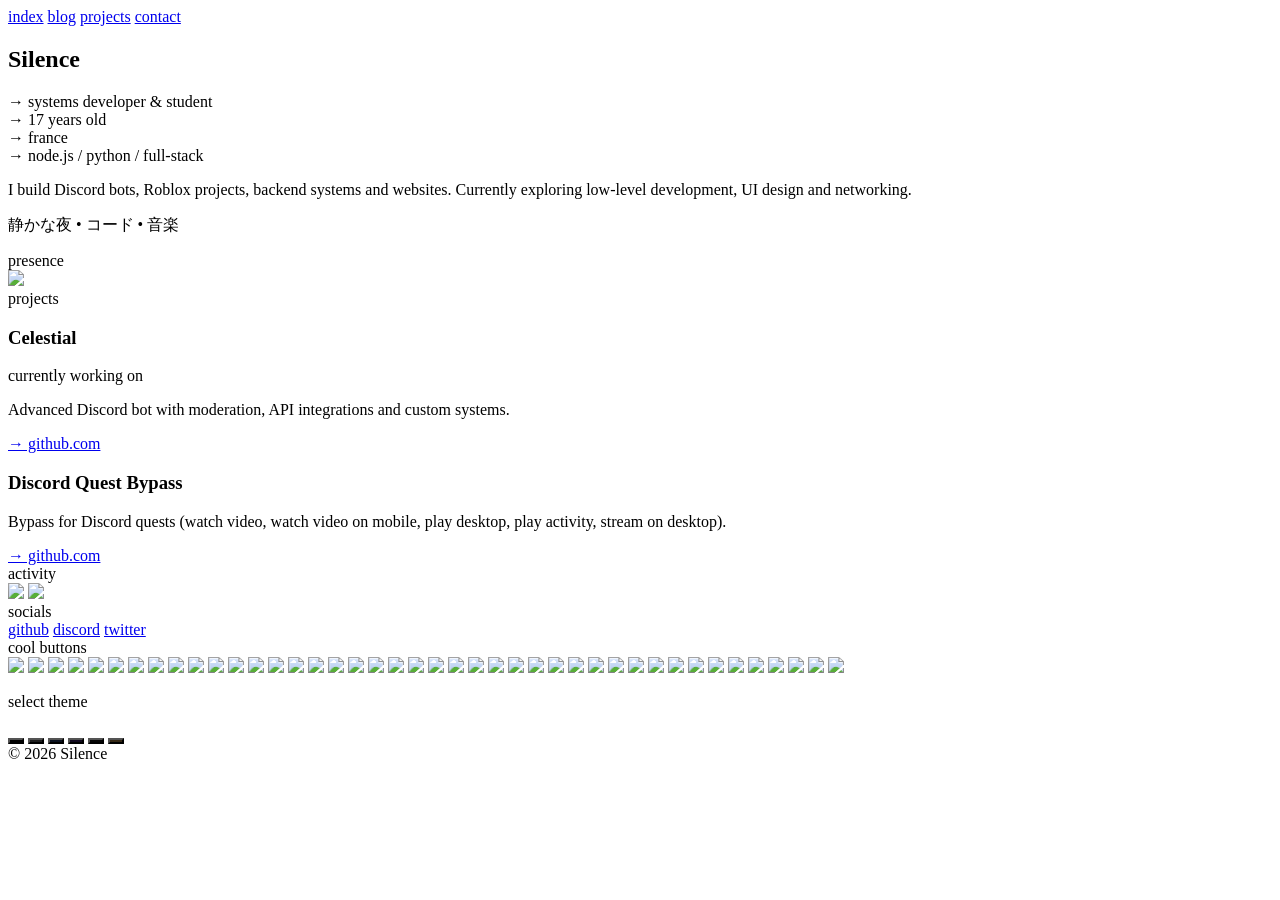
==== index.html @ 04c80388 "Update index.html" ====
<!DOCTYPE html>
<html lang="en">
<head>
  <meta charset="UTF-8" />
  <meta name="viewport" content="width=device-width, initial-scale=1.0"/>
  <title>Silence</title>
  <link rel="icon" type="image/png" href="assets/icon.png" />

  <link rel="preconnect" href="https://fonts.googleapis.com">
  <link rel="preconnect" href="https://fonts.gstatic.com" crossorigin>
  <link href="https://fonts.googleapis.com/css2?family=JetBrains+Mono:wght@400;500;700&display=swap" rel="stylesheet">

  <link rel="stylesheet" href="style.css">
</head>

<script src="theme.js"></script>

<body>
  <div class="glow"></div>

  <nav>
    <a href="index.html">index</a>
    <a href="pages/blog.html">blog</a>
    <a href="pages/projects.html">projects</a>
    <a href="pages/contact.html">contact</a>
  </nav>

  <main class="container">
    <section class="hero">
      <h1>Silence</h1>

      <div class="hero-list">
        <div><span>→</span> systems developer & student</div>
        <div><span>→</span> 17 years old</div>
        <div><span>→</span> france</div>
        <div><span>→</span> node.js / python / full-stack</div>
      </div>

      <p class="desc">
        I build Discord bots, Roblox projects, backend systems and websites.
        Currently exploring low-level development, UI design and networking.
      </p>

      <p class="jp">静かな夜 • コード • 音楽</p>
    </section>

    <section class="presence">
      <div class="section-title">presence</div>
      <img src="https://lanyard.cnrad.dev/api/1484967573555646578?theme=dark&transparent=true&animated=true&hideDiscrim=false&borderRadius=12px&idleMessage=Coding%20something%20cool...">
    </section>

    <section>
      <div class="section-title">projects</div>

      <div class="projects">
        <div class="project">
          <div class="project-top">
            <h3>Celestial</h3>
            <div class="tag">currently working on</div>
          </div>

          <p>Advanced Discord bot with moderation, API integrations and custom systems.</p>

          <a href="https://github.com/ylsvh/Celestial" target="_blank" rel="noopener noreferrer">
            → github.com
          </a>
        </div>

        <div class="project">
          <div class="project-top">
            <h3>Discord Quest Bypass</h3>
          </div>

          <p>Bypass for Discord quests (watch video, watch video on mobile, play desktop, play activity, stream on desktop).</p>

          <a href="https://github.com/ylsvh/Discord-Quest-Bypass" target="_blank" rel="noopener noreferrer">
            → github.com
          </a>
        </div>
      </div>
    </section>

    <section>
      <div class="section-title">activity</div>

      <div class="stats-grid">
        <img src="https://github-readme-stats.vercel.app/api/top-langs/?username=ylsvh&layout=compact&theme=transparent&hide_border=true">
        <img src="https://github-readme-stats.vercel.app/api/top-langs/?username=ylsvh&layout=compact&theme=transparent&hide_border=true">
      </div>
    </section>

    <section>
      <div class="section-title">socials</div>

      <div class="socials">
        <a href="https://github.com/ylsvh" target="_blank" rel="noopener noreferrer">github</a>
        <a href="https://discord.com/users/1484967573555646578" target="_blank" rel="noopener noreferrer">discord</a>
        <a href="https://twitter.com/ylsvh" target="_blank" rel="noopener noreferrer">twitter</a>
      </div>
    </section>

    <section>
      <div class="section-title">cool buttons</div>

      <div class="buttons-grid">
        <img src="https://cyber.dabamos.de/88x31/linuxnow.gif">
        <img src="https://cyber.dabamos.de/88x31/github.gif">
        <img src="https://cyber.dabamos.de/88x31/firefox2.gif">
        <img src="https://cyber.dabamos.de/88x31/archlinux.gif">
        <img src="https://cyber.dabamos.de/88x31/vim.gif">
        <img src="https://cyber.dabamos.de/88x31/cssdif.gif">
        <img src="https://cyber.dabamos.de/88x31/anybrowser3.gif">
        <img src="https://cyber.dabamos.de/88x31/gnu-linux.gif">
        <img src="https://88x31.nl/gifs/1001ffbutton.gif">
        <img src="https://88x31.nl/gifs/1000wstbutton2.gif">
        <img src="https://88x31.nl/gifs/2hu.gif">
        <img src="https://88x31.nl/gifs/addmecom.gif">
        <img src="https://88x31.nl/gifs/adeleine.png">
        <img src="https://88x31.nl/gifs/acrobat.gif">
        <img src="https://88x31.nl/gifs/anonyme.png">
        <img src="https://88x31.nl/gifs/animeland.gif">
        <img src="https://88x31.nl/gifs/anibuy3.gif">
        <img src="https://88x31.nl/gifs/ANARCHIST.png">
        <img src="https://88x31.nl/gifs/anarchy-now.gif">
        <img src="https://88x31.nl/gifs/bigburger.gif">
        <img src="https://88x31.nl/gifs/bioinformatics.jpg">
        <img src="https://88x31.nl/gifs/blackdresses666.gif">
        <img src="https://88x31.nl/gifs/boyband.gif">
        <img src="https://88x31.nl/gifs/buton0.gif">
        <img src="https://88x31.nl/gifs/button_tupachq1.gif">
        <img src="https://88x31.nl/gifs/caramelldansen.gif">
        <img src="https://88x31.nl/gifs/buttonmania.gif">
        <img src="https://88x31.nl/gifs/c88_01.gif">
        <img src="https://88x31.nl/gifs/cadnomori.png">
        <img src="https://88x31.nl/gifs/catcatproductions.gif">
        <img src="https://88x31.nl/gifs/celebritymonkey.gif">
        <img src="https://88x31.nl/gifs/addit1.gif">
        <img src="https://88x31.nl/gifs/17.gif">
        <img src="https://88x31.nl/gifs/88x31_stonks.gif">
        <img src="https://88x31.nl/gifs/adultchat.gif">
        <img src="https://88x31.nl/gifs/absoft_logo.gif">
        <img src="https://88x31.nl/gifs/anibutton.gif">
        <img src="https://88x31.nl/gifs/animexchange.gif">
        <img src="https://88x31.nl/gifs/animegay.gif">
        <img src="https://88x31.nl/gifs/anime50.gif">
        <img src="https://88x31.nl/gifs/annu.gif">
        <img src="https://88x31.nl/gifs/appsirgames.gif">
      </div>
    </section>

    <section>
      <div class="selection-info">
        <p class="section-title">select theme</p>

        <div class="color-scroll">
          <div class="color-options">
            <button class="color-option" data-theme="dark" style="background:#000"></button>
            <button class="color-option" data-theme="gray" style="background:#1e1e1e"></button>
            <button class="color-option" data-theme="blue" style="background:#0b1220"></button>
            <button class="color-option" data-theme="purple" style="background:#120a1f"></button>
            <button class="color-option" data-theme="cyber" style="background:#050505"></button>
            <button class="color-option" data-theme="caffee" style="background:#352815"></button>
          </div>
        </div>
      </div>
    </section>

    <footer>
      © 2026 Silence
    </footer>
  </main>
</body>
</html>
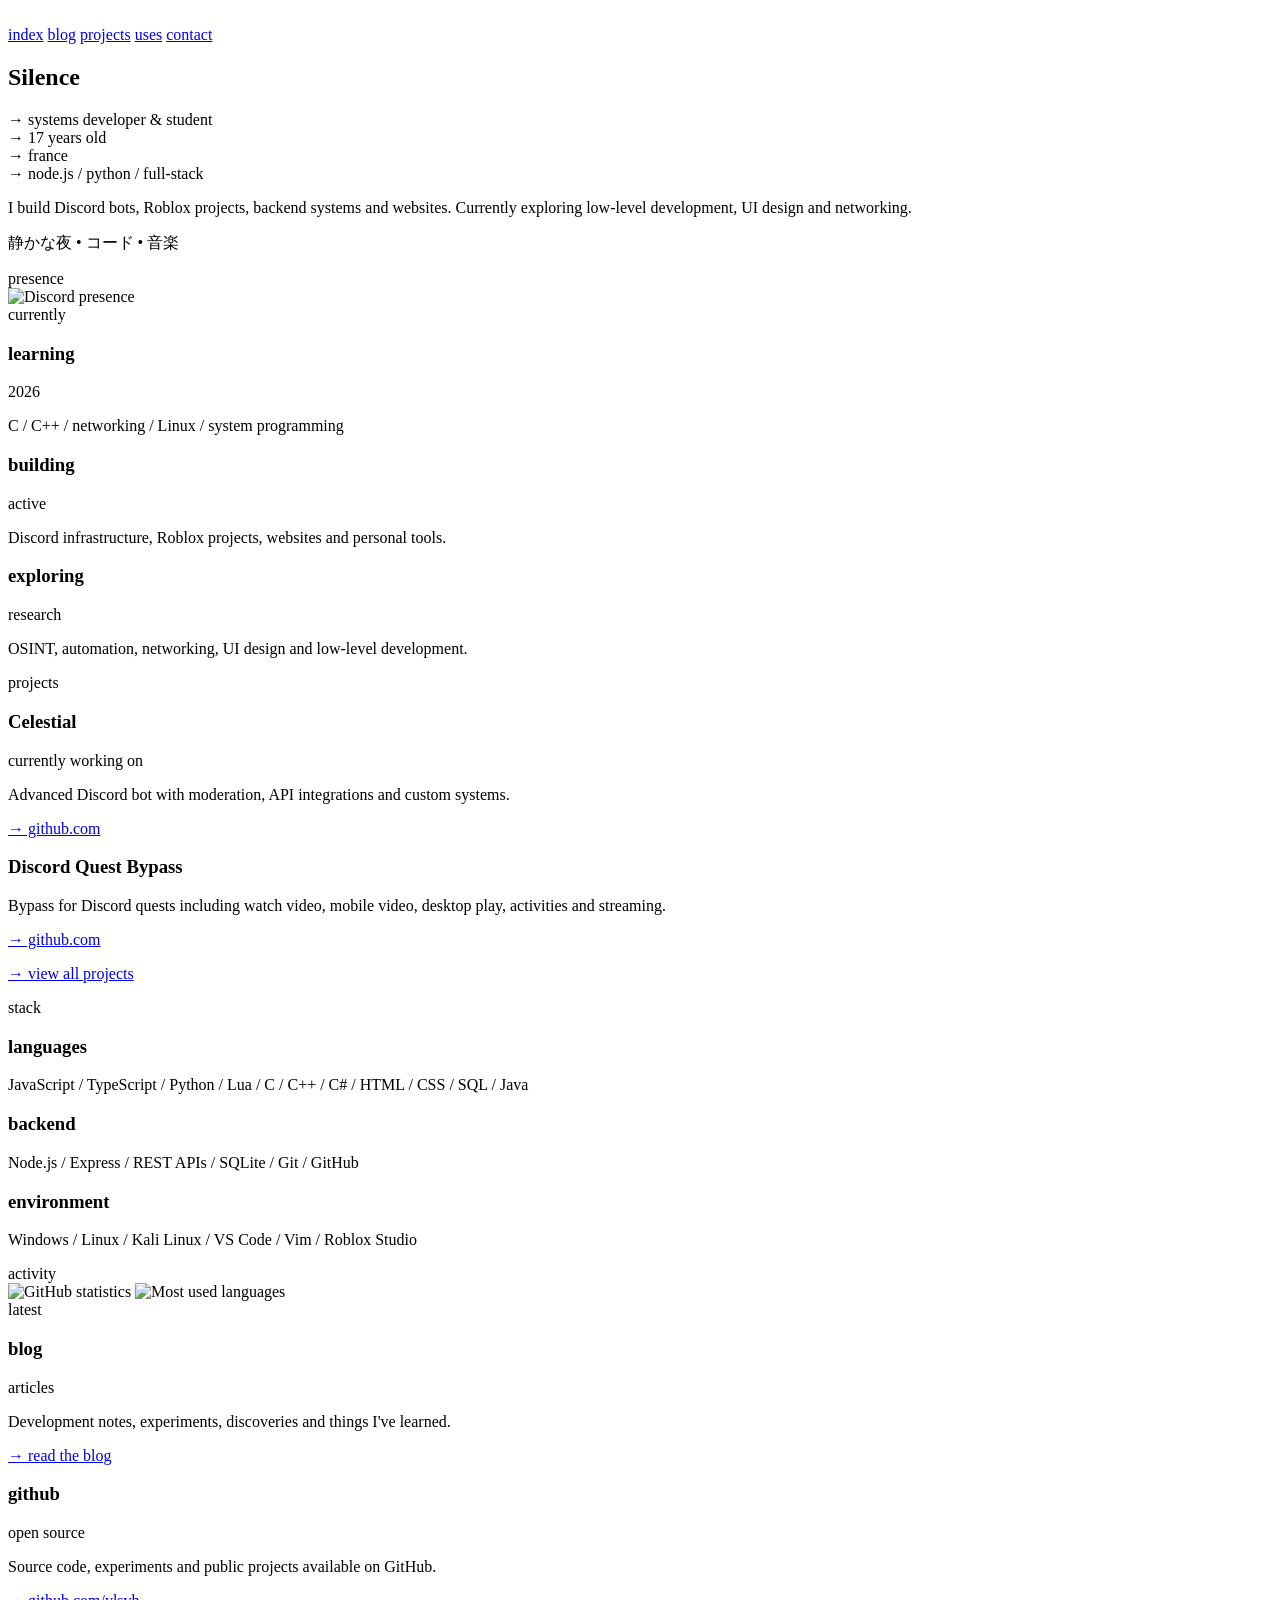
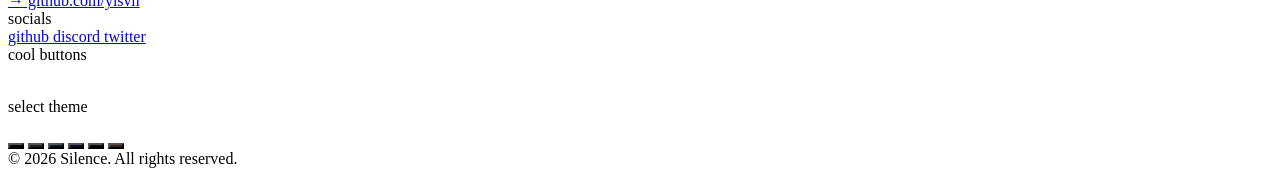
==== commit e0232abd: "Change title and update content in index.html Updated the title from 'Silence' to 'teammdr' and modi" ====
--- a/index.html
+++ b/index.html
@@ -1,39 +1,66 @@
 <!DOCTYPE html>
 <html lang="en">
 <head>
+
   <meta charset="UTF-8" />
   <meta name="viewport" content="width=device-width, initial-scale=1.0"/>
-  <title>Silence</title>
+
+  <title>teammdr</title>
   <link rel="icon" type="image/png" href="assets/icon.png" />
 
   <link rel="preconnect" href="https://fonts.googleapis.com">
   <link rel="preconnect" href="https://fonts.gstatic.com" crossorigin>
+
   <link href="https://fonts.googleapis.com/css2?family=JetBrains+Mono:wght@400;500;700&display=swap" rel="stylesheet">
 
   <link rel="stylesheet" href="style.css">
+
 </head>
 
 <script src="theme.js"></script>
 
 <body>
+
+  <div class="background-icons">
+
+    <img src="assets/icons/cafe.png" class="icon icon-1" alt="">
+    <img src="assets/icons/cafe.png" class="icon icon-2" alt="">
+    <img src="assets/icons/cafe.png" class="icon icon-3" alt="">
+    <img src="assets/icons/cafe.png" class="icon icon-4" alt="">
+    <img src="assets/icons/cafe.png" class="icon icon-5" alt="">
+    <img src="assets/icons/cafe.png" class="icon icon-6" alt="">
+    <img src="assets/icons/cafe.png" class="icon icon-7" alt="">
+    <img src="assets/icons/cafe.png" class="icon icon-8" alt="">
+
+</div>
+
   <div class="glow"></div>
 
   <nav>
+
     <a href="index.html">index</a>
     <a href="pages/blog.html">blog</a>
     <a href="pages/projects.html">projects</a>
+    <a href="pages/uses.html">uses</a>
     <a href="pages/contact.html">contact</a>
+
   </nav>
 
   <main class="container">
+
+    <!-- HERO -->
+
     <section class="hero">
+
       <h1>Silence</h1>
 
       <div class="hero-list">
+
         <div><span>→</span> systems developer & student</div>
         <div><span>→</span> 17 years old</div>
         <div><span>→</span> france</div>
         <div><span>→</span> node.js / python / full-stack</div>
+
       </div>
 
       <p class="desc">
@@ -41,133 +68,451 @@
         Currently exploring low-level development, UI design and networking.
       </p>
 
-      <p class="jp">静かな夜 • コード • 音楽</p>
-    </section>
+      <p class="jp">
+        静かな夜 • コード • 音楽
+      </p>
+
+    </section>
+
+    <div class="separator"></div>
+
+    <!-- DISCORD -->
 
     <section class="presence">
-      <div class="section-title">presence</div>
-      <img src="https://lanyard.cnrad.dev/api/1484967573555646578?theme=dark&transparent=true&animated=true&hideDiscrim=false&borderRadius=12px&idleMessage=Coding%20something%20cool...">
-    </section>
-
-    <section>
-      <div class="section-title">projects</div>
+
+      <div class="section-title">
+        presence
+      </div>
+
+      <img
+        src="https://lanyard.cnrad.dev/api/1484967573555646578?theme=dark&transparent=true&animated=true&hideDiscrim=false&borderRadius=12px&idleMessage=Coding%20something%20cool..."
+        alt="Discord presence"
+      />
+
+    </section>
+
+    <div class="separator"></div>
+
+    <!-- CURRENTLY -->
+
+    <section>
+
+      <div class="section-title">
+        currently
+      </div>
 
       <div class="projects">
-        <div class="project">
+
+        <div class="project">
+
+          <div class="project-top">
+            <h3>learning</h3>
+            <div class="tag">2026</div>
+          </div>
+
+          <p>
+            C / C++ / networking / Linux / system programming
+          </p>
+
+        </div>
+
+        <div class="project">
+
+          <div class="project-top">
+            <h3>building</h3>
+            <div class="tag">active</div>
+          </div>
+
+          <p>
+            Discord infrastructure, Roblox projects, websites and personal tools.
+          </p>
+
+        </div>
+
+        <div class="project">
+
+          <div class="project-top">
+            <h3>exploring</h3>
+            <div class="tag">research</div>
+          </div>
+
+          <p>
+            OSINT, automation, networking, UI design and low-level development.
+          </p>
+
+        </div>
+
+      </div>
+
+    </section>
+
+    <div class="separator"></div>
+
+    <!-- PROJECTS -->
+
+    <section>
+
+      <div class="section-title">
+        projects
+      </div>
+
+      <div class="projects">
+
+        <div class="project">
+
           <div class="project-top">
             <h3>Celestial</h3>
             <div class="tag">currently working on</div>
           </div>
 
-          <p>Advanced Discord bot with moderation, API integrations and custom systems.</p>
-
-          <a href="https://github.com/ylsvh/Celestial" target="_blank" rel="noopener noreferrer">
+          <p>
+            Advanced Discord bot with moderation, API integrations and custom systems.
+          </p>
+
+          <a
+            href="https://github.com/ylsvh/Celestial"
+            target="_blank"
+            rel="noopener noreferrer"
+          >
             → github.com
           </a>
-        </div>
-
-        <div class="project">
+
+        </div>
+
+        <div class="project">
+
           <div class="project-top">
             <h3>Discord Quest Bypass</h3>
           </div>
 
-          <p>Bypass for Discord quests (watch video, watch video on mobile, play desktop, play activity, stream on desktop).</p>
-
-          <a href="https://github.com/ylsvh/Discord-Quest-Bypass" target="_blank" rel="noopener noreferrer">
+          <p>
+            Bypass for Discord quests including watch video, mobile video,
+            desktop play, activities and streaming.
+          </p>
+
+          <a
+            href="https://github.com/ylsvh/Discord-Quest-Bypass"
+            target="_blank"
+            rel="noopener noreferrer"
+          >
             → github.com
           </a>
-        </div>
-      </div>
-    </section>
-
-    <section>
-      <div class="section-title">activity</div>
+
+        </div>
+
+      </div>
+
+      <p class="section-link">
+        <a href="pages/projects.html">
+          → view all projects
+        </a>
+      </p>
+
+    </section>
+
+    <div class="separator"></div>
+
+    <!-- STACK -->
+
+    <section>
+
+      <div class="section-title">
+        stack
+      </div>
+
+      <div class="projects">
+
+        <div class="project">
+
+          <div class="project-top">
+            <h3>languages</h3>
+          </div>
+
+          <p>
+            JavaScript / TypeScript / Python / Lua / C / C++ / C# /
+            HTML / CSS / SQL / Java
+          </p>
+
+        </div>
+
+        <div class="project">
+
+          <div class="project-top">
+            <h3>backend</h3>
+          </div>
+
+          <p>
+            Node.js / Express / REST APIs / SQLite / Git / GitHub
+          </p>
+
+        </div>
+
+        <div class="project">
+
+          <div class="project-top">
+            <h3>environment</h3>
+          </div>
+
+          <p>
+            Windows / Linux / Kali Linux / VS Code / Vim / Roblox Studio
+          </p>
+
+        </div>
+
+      </div>
+
+    </section>
+
+    <div class="separator"></div>
+
+    <!-- STATS -->
+
+    <section>
+
+      <div class="section-title">
+        activity
+      </div>
 
       <div class="stats-grid">
-        <img src="https://github-readme-stats.vercel.app/api/top-langs/?username=ylsvh&layout=compact&theme=transparent&hide_border=true">
-        <img src="https://github-readme-stats.vercel.app/api/top-langs/?username=ylsvh&layout=compact&theme=transparent&hide_border=true">
-      </div>
-    </section>
-
-    <section>
-      <div class="section-title">socials</div>
+
+        <img
+          src="https://github-readme-stats.vercel.app/api?username=ylsvh&show_icons=true&theme=transparent&hide_border=true&hide_title=true"
+          alt="GitHub statistics"
+        >
+
+        <img
+          src="https://github-readme-stats.vercel.app/api/top-langs/?username=ylsvh&layout=compact&theme=transparent&hide_border=true"
+          alt="Most used languages"
+        >
+
+      </div>
+
+    </section>
+
+    <div class="separator"></div>
+
+    <!-- LATEST -->
+
+    <section>
+
+      <div class="section-title">
+        latest
+      </div>
+
+      <div class="projects">
+
+        <div class="project">
+
+          <div class="project-top">
+            <h3>blog</h3>
+            <div class="tag">articles</div>
+          </div>
+
+          <p>
+            Development notes, experiments, discoveries and things I've learned.
+          </p>
+
+          <a href="pages/blog.html">
+            → read the blog
+          </a>
+
+        </div>
+
+        <div class="project">
+
+          <div class="project-top">
+            <h3>github</h3>
+            <div class="tag">open source</div>
+          </div>
+
+          <p>
+            Source code, experiments and public projects available on GitHub.
+          </p>
+
+          <a
+            href="https://github.com/ylsvh"
+            target="_blank"
+            rel="noopener noreferrer"
+          >
+            → github.com/ylsvh
+          </a>
+
+        </div>
+
+      </div>
+
+    </section>
+
+    <div class="separator"></div>
+
+    <!-- SOCIALS -->
+
+    <section>
+
+      <div class="section-title">
+        socials
+      </div>
 
       <div class="socials">
-        <a href="https://github.com/ylsvh" target="_blank" rel="noopener noreferrer">github</a>
-        <a href="https://discord.com/users/1484967573555646578" target="_blank" rel="noopener noreferrer">discord</a>
-        <a href="https://twitter.com/ylsvh" target="_blank" rel="noopener noreferrer">twitter</a>
-      </div>
-    </section>
-
-    <section>
-      <div class="section-title">cool buttons</div>
+
+        <a
+          href="https://github.com/ylsvh"
+          target="_blank"
+          rel="noopener noreferrer"
+        >
+          github
+        </a>
+
+        <a
+          href="https://discord.com/users/1484967573555646578"
+          target="_blank"
+          rel="noopener noreferrer"
+        >
+          discord
+        </a>
+
+        <a
+          href="https://twitter.com/y1svh"
+          target="_blank"
+          rel="noopener noreferrer"
+        >
+          twitter
+        </a>
+
+      </div>
+
+    </section>
+
+    <div class="separator"></div>
+
+    <!-- COOL BUTTONS -->
+
+    <section>
+
+      <div class="section-title">
+        cool buttons
+      </div>
 
       <div class="buttons-grid">
-        <img src="https://cyber.dabamos.de/88x31/linuxnow.gif">
-        <img src="https://cyber.dabamos.de/88x31/github.gif">
-        <img src="https://cyber.dabamos.de/88x31/firefox2.gif">
-        <img src="https://cyber.dabamos.de/88x31/archlinux.gif">
-        <img src="https://cyber.dabamos.de/88x31/vim.gif">
-        <img src="https://cyber.dabamos.de/88x31/cssdif.gif">
-        <img src="https://cyber.dabamos.de/88x31/anybrowser3.gif">
-        <img src="https://cyber.dabamos.de/88x31/gnu-linux.gif">
-        <img src="https://88x31.nl/gifs/1001ffbutton.gif">
-        <img src="https://88x31.nl/gifs/1000wstbutton2.gif">
-        <img src="https://88x31.nl/gifs/2hu.gif">
-        <img src="https://88x31.nl/gifs/addmecom.gif">
-        <img src="https://88x31.nl/gifs/adeleine.png">
-        <img src="https://88x31.nl/gifs/acrobat.gif">
-        <img src="https://88x31.nl/gifs/anonyme.png">
-        <img src="https://88x31.nl/gifs/animeland.gif">
-        <img src="https://88x31.nl/gifs/anibuy3.gif">
-        <img src="https://88x31.nl/gifs/ANARCHIST.png">
-        <img src="https://88x31.nl/gifs/anarchy-now.gif">
-        <img src="https://88x31.nl/gifs/bigburger.gif">
-        <img src="https://88x31.nl/gifs/bioinformatics.jpg">
-        <img src="https://88x31.nl/gifs/blackdresses666.gif">
-        <img src="https://88x31.nl/gifs/boyband.gif">
-        <img src="https://88x31.nl/gifs/buton0.gif">
-        <img src="https://88x31.nl/gifs/button_tupachq1.gif">
-        <img src="https://88x31.nl/gifs/caramelldansen.gif">
-        <img src="https://88x31.nl/gifs/buttonmania.gif">
-        <img src="https://88x31.nl/gifs/c88_01.gif">
-        <img src="https://88x31.nl/gifs/cadnomori.png">
-        <img src="https://88x31.nl/gifs/catcatproductions.gif">
-        <img src="https://88x31.nl/gifs/celebritymonkey.gif">
-        <img src="https://88x31.nl/gifs/addit1.gif">
-        <img src="https://88x31.nl/gifs/17.gif">
-        <img src="https://88x31.nl/gifs/88x31_stonks.gif">
-        <img src="https://88x31.nl/gifs/adultchat.gif">
-        <img src="https://88x31.nl/gifs/absoft_logo.gif">
-        <img src="https://88x31.nl/gifs/anibutton.gif">
-        <img src="https://88x31.nl/gifs/animexchange.gif">
-        <img src="https://88x31.nl/gifs/animegay.gif">
-        <img src="https://88x31.nl/gifs/anime50.gif">
-        <img src="https://88x31.nl/gifs/annu.gif">
-        <img src="https://88x31.nl/gifs/appsirgames.gif">
-      </div>
-    </section>
-
-    <section>
+
+        <img src="https://cyber.dabamos.de/88x31/linuxnow.gif" alt="">
+        <img src="https://cyber.dabamos.de/88x31/github.gif" alt="">
+        <img src="https://cyber.dabamos.de/88x31/firefox2.gif" alt="">
+        <img src="https://cyber.dabamos.de/88x31/archlinux.gif" alt="">
+        <img src="https://cyber.dabamos.de/88x31/vim.gif" alt="">
+        <img src="https://cyber.dabamos.de/88x31/cssdif.gif" alt="">
+        <img src="https://cyber.dabamos.de/88x31/anybrowser3.gif" alt="">
+        <img src="https://cyber.dabamos.de/88x31/gnu-linux.gif" alt="">
+        <img src="https://88x31.nl/gifs/1001ffbutton.gif" alt="">
+        <img src="https://88x31.nl/gifs/1000wstbutton2.gif" alt="">
+        <img src="https://88x31.nl/gifs/2hu.gif" alt="">
+        <img src="https://88x31.nl/gifs/addmecom.gif" alt="">
+        <img src="https://88x31.nl/gifs/adeleine.png" alt="">
+        <img src="https://88x31.nl/gifs/acrobat.gif" alt="">
+        <img src="https://88x31.nl/gifs/anonyme.png" alt="">
+        <img src="https://88x31.nl/gifs/animeland.gif" alt="">
+        <img src="https://88x31.nl/gifs/anibuy3.gif" alt="">
+        <img src="https://88x31.nl/gifs/ANARCHIST.png" alt="">
+        <img src="https://88x31.nl/gifs/anarchy-now.gif" alt="">
+        <img src="https://88x31.nl/gifs/bigburger.gif" alt="">
+        <img src="https://88x31.nl/gifs/bioinformatics.jpg" alt="">
+        <img src="https://88x31.nl/gifs/blackdresses666.gif" alt="">
+        <img src="https://88x31.nl/gifs/boyband.gif" alt="">
+        <img src="https://88x31.nl/gifs/buton0.gif" alt="">
+        <img src="https://88x31.nl/gifs/button_tupachq1.gif" alt="">
+        <img src="https://88x31.nl/gifs/caramelldansen.gif" alt="">
+        <img src="https://88x31.nl/gifs/buttonmania.gif" alt="">
+        <img src="https://88x31.nl/gifs/c88_01.gif" alt="">
+        <img src="https://88x31.nl/gifs/cadnomori.png" alt="">
+        <img src="https://88x31.nl/gifs/catcatproductions.gif" alt="">
+        <img src="https://88x31.nl/gifs/celebritymonkey.gif" alt="">
+        <img src="https://88x31.nl/gifs/addit1.gif" alt="">
+        <img src="https://88x31.nl/gifs/17.gif" alt="">
+        <img src="https://88x31.nl/gifs/88x31_stonks.gif" alt="">
+        <img src="https://88x31.nl/gifs/adultchat.gif" alt="">
+        <img src="https://88x31.nl/gifs/absoft_logo.gif" alt="">
+        <img src="https://88x31.nl/gifs/anibutton.gif" alt="">
+        <img src="https://88x31.nl/gifs/animexchange.gif" alt="">
+        <img src="https://88x31.nl/gifs/animegay.gif" alt="">
+        <img src="https://88x31.nl/gifs/anime50.gif" alt="">
+        <img src="https://88x31.nl/gifs/annu.gif" alt="">
+        <img src="https://88x31.nl/gifs/appsirgames.gif" alt="">
+
+      </div>
+
+    </section>
+
+    <div class="separator"></div>
+
+    <!-- THEME COLOR -->
+
+    <section>
+
       <div class="selection-info">
-        <p class="section-title">select theme</p>
+
+        <p class="section-title">
+          select theme
+        </p>
 
         <div class="color-scroll">
+
           <div class="color-options">
-            <button class="color-option" data-theme="dark" style="background:#000"></button>
-            <button class="color-option" data-theme="gray" style="background:#1e1e1e"></button>
-            <button class="color-option" data-theme="blue" style="background:#0b1220"></button>
-            <button class="color-option" data-theme="purple" style="background:#120a1f"></button>
-            <button class="color-option" data-theme="cyber" style="background:#050505"></button>
-            <button class="color-option" data-theme="caffee" style="background:#352815"></button>
-          </div>
-        </div>
-      </div>
+
+            <button
+              class="color-option"
+              data-theme="dark"
+              style="background:#000"
+              aria-label="Dark theme"
+            ></button>
+
+            <button
+              class="color-option"
+              data-theme="gray"
+              style="background:#1e1e1e"
+              aria-label="Gray theme"
+            ></button>
+
+            <button
+              class="color-option"
+              data-theme="blue"
+              style="background:#0b1220"
+              aria-label="Blue theme"
+            ></button>
+
+            <button
+              class="color-option"
+              data-theme="purple"
+              style="background:#120a1f"
+              aria-label="Purple theme"
+            ></button>
+
+            <button
+              class="color-option"
+              data-theme="cyber"
+              style="background:#050505"
+              aria-label="Cyber theme"
+            ></button>
+
+            <button
+              class="color-option"
+              data-theme="caffee"
+              style="background:#352815"
+              aria-label="Coffee theme"
+            ></button>
+
+          </div>
+
+        </div>
+
+      </div>
+
     </section>
 
     <footer>
-      © 2026 Silence
+      © 2026 Silence. All rights reserved.
     </footer>
+
   </main>
+
 </body>
 </html>
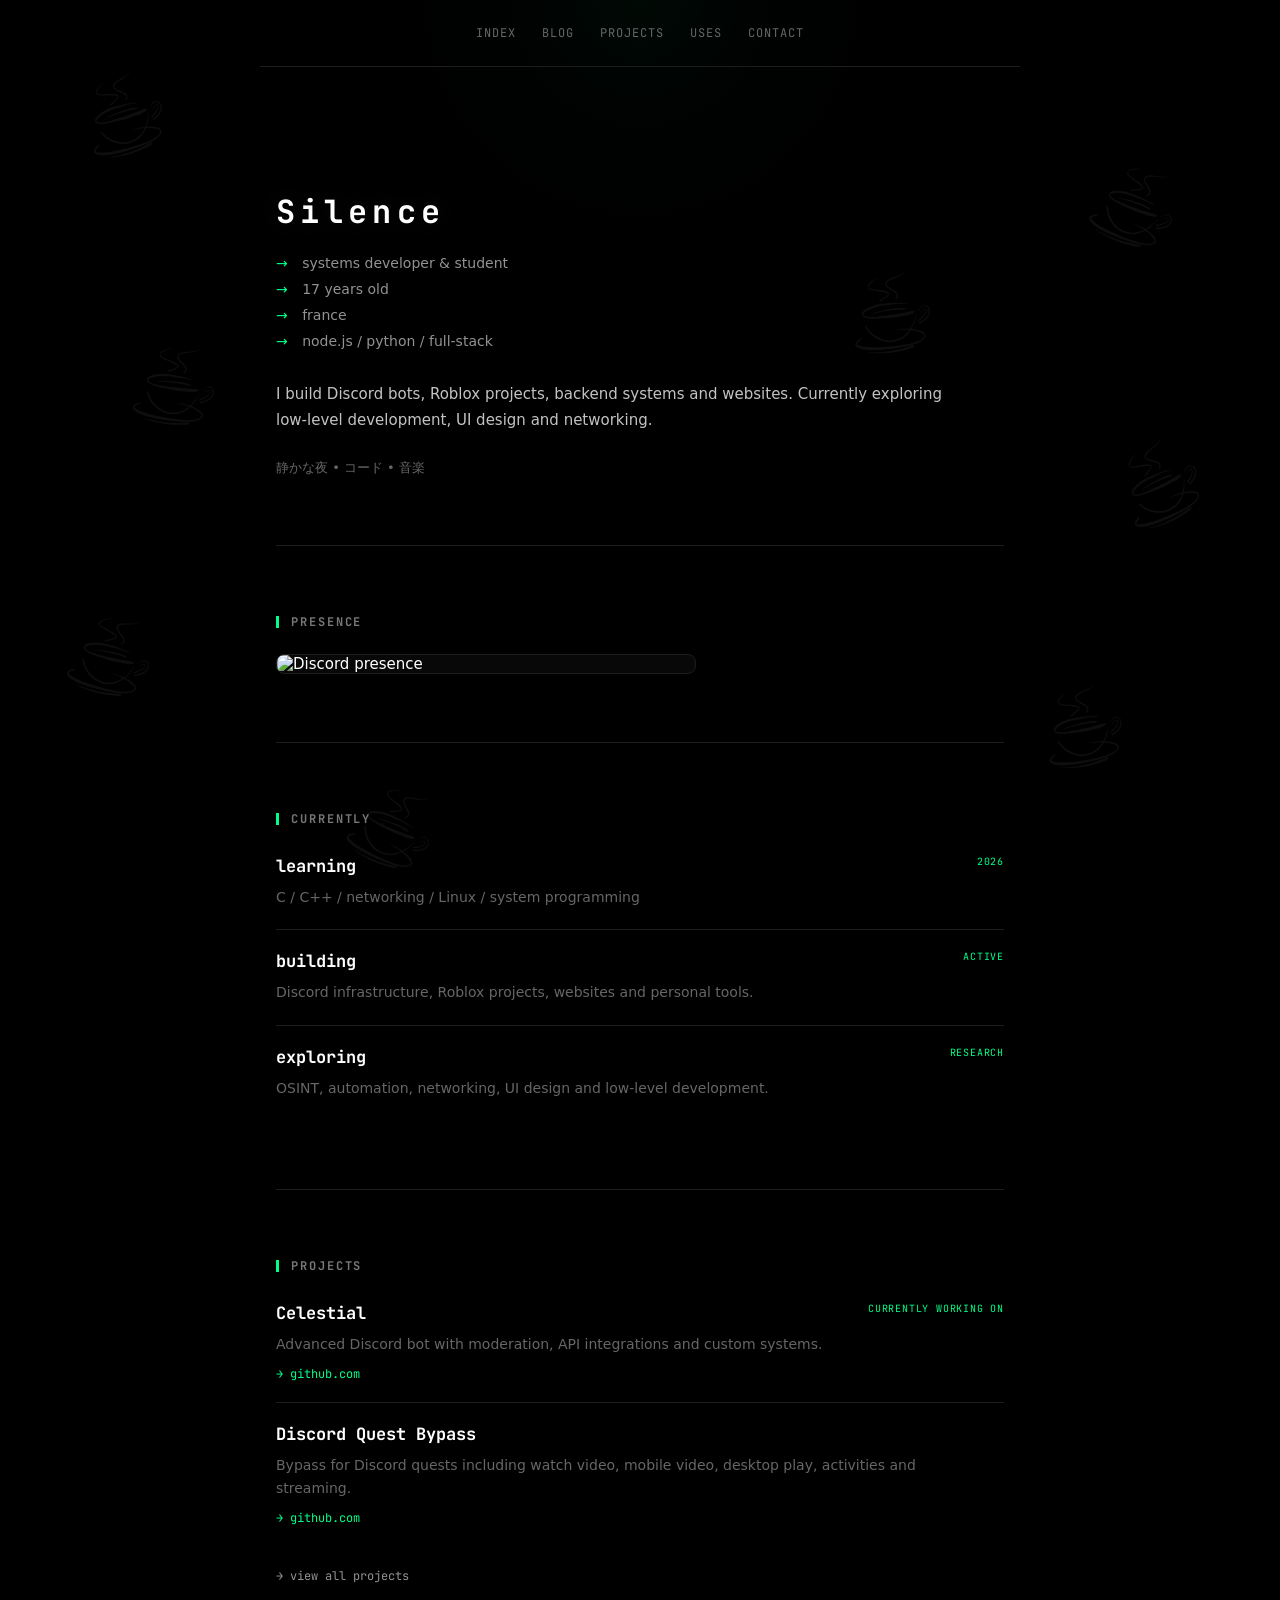
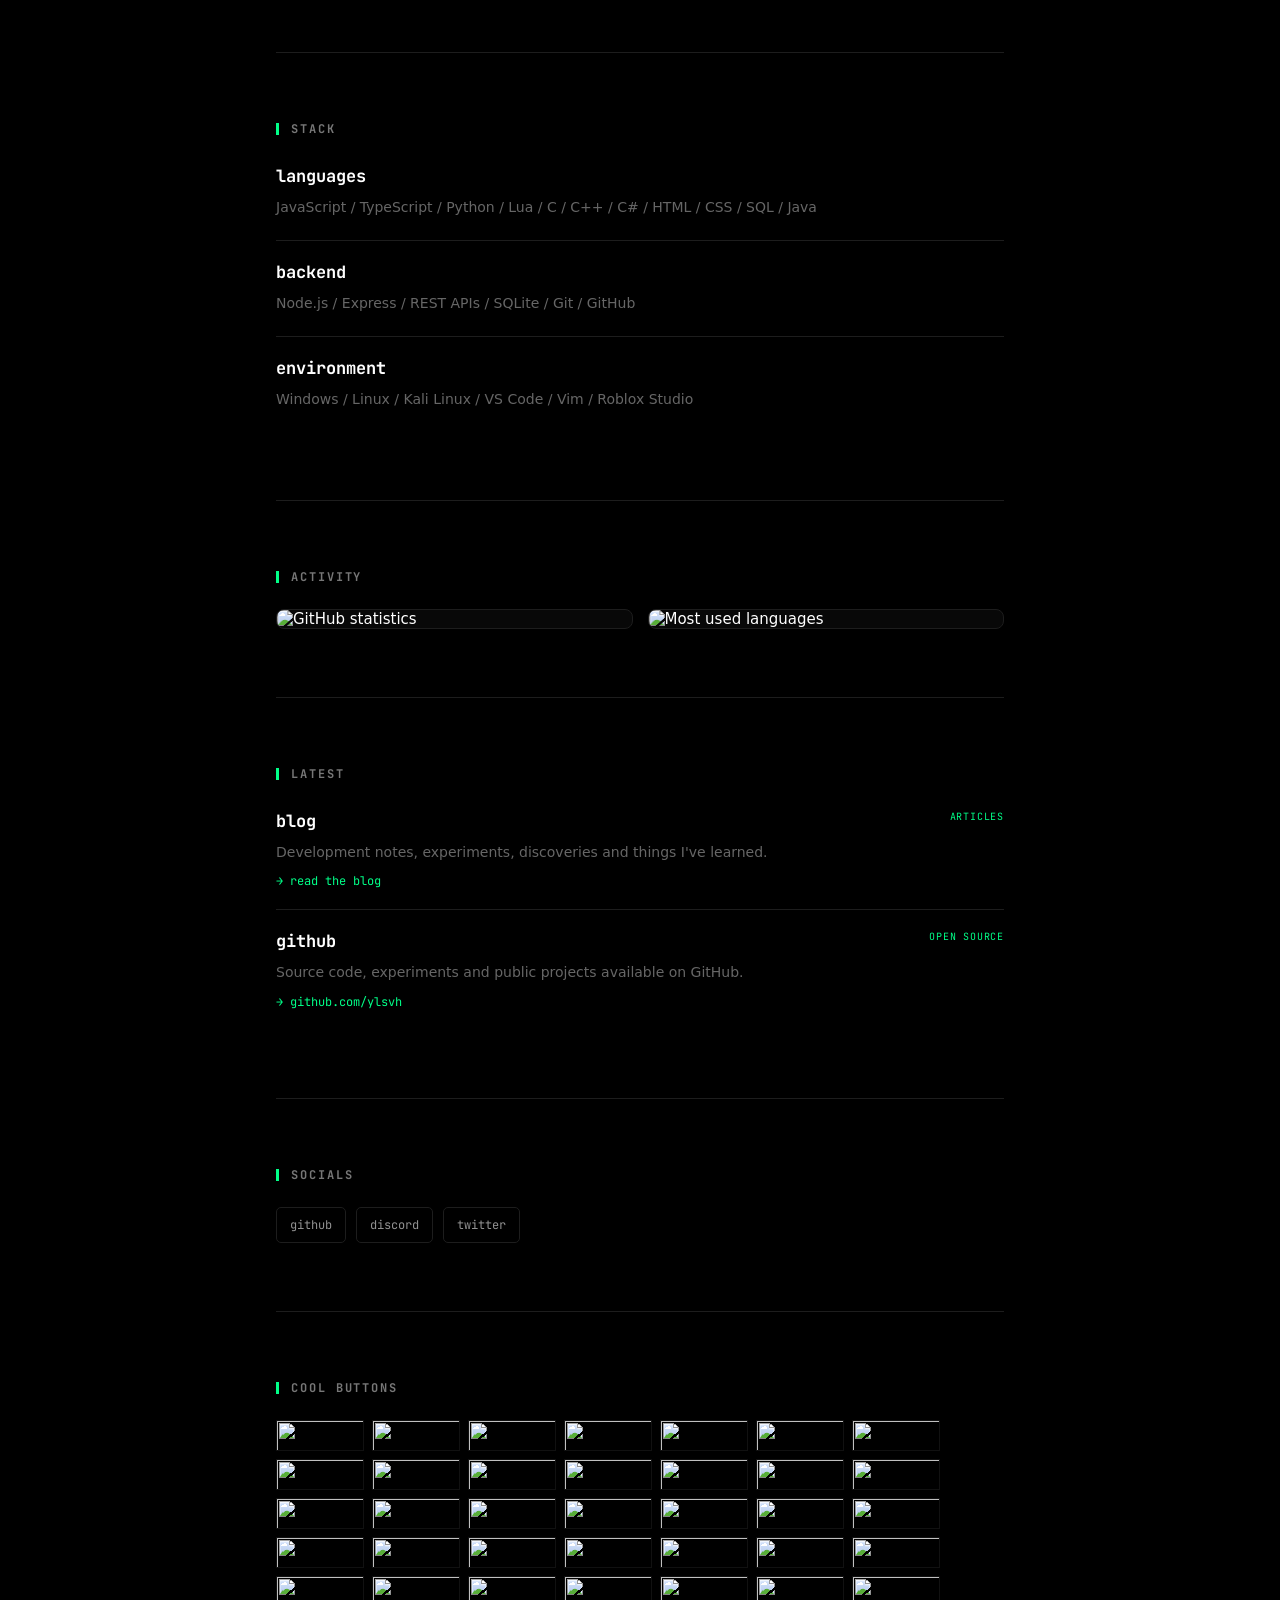
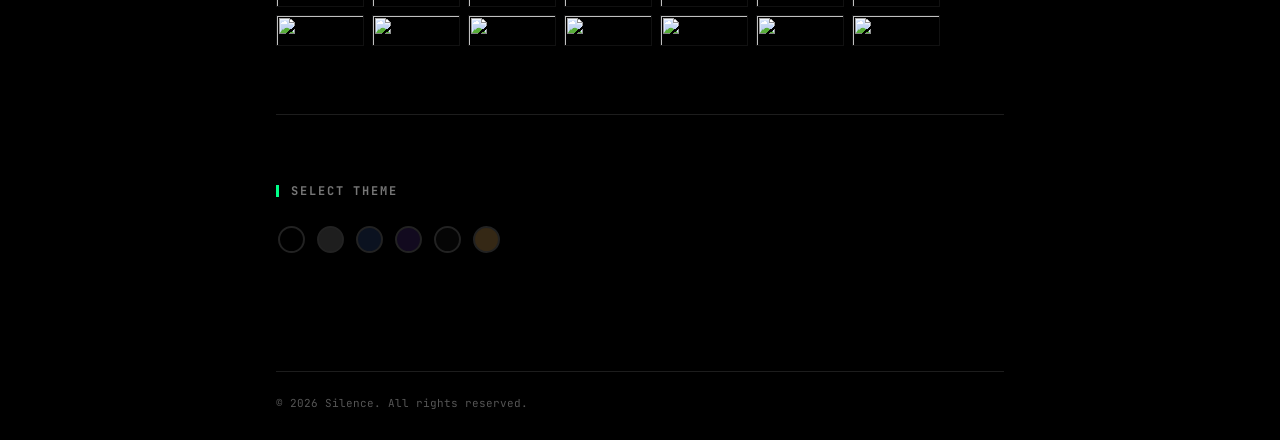
==== commit a2b5c658: "Update index.html" ====
--- a/index.html
+++ b/index.html
@@ -5,7 +5,7 @@
   <meta charset="UTF-8" />
   <meta name="viewport" content="width=device-width, initial-scale=1.0"/>
 
-  <title>teammdr</title>
+  <title>Silence</title>
   <link rel="icon" type="image/png" href="assets/icon.png" />
 
   <link rel="preconnect" href="https://fonts.googleapis.com">
--- a/style.css
+++ b/style.css
@@ -0,0 +1,727 @@
+*{
+    margin:0;
+    padding:0;
+    box-sizing:border-box;
+}
+
+:root{
+    --bg:#000;
+    --fg:#fff;
+
+    --muted:#929292;
+    --muted2:#666;
+
+    --accent:#00ff88;
+    --link:#4f83ff;
+
+    --border:#1d1d1d;
+    --border-hover:#303030;
+
+    --surface:#080808;
+}
+
+html{
+    scroll-behavior:smooth;
+}
+
+body{
+    background:var(--bg);
+    color:var(--fg);
+
+    font-family:system-ui,-apple-system,BlinkMacSystemFont,"Segoe UI",sans-serif;
+    font-size:15px;
+
+    min-height:100vh;
+    overflow-x:hidden;
+    padding:0 16px;
+
+    -webkit-font-smoothing:antialiased;
+}
+
+h1,
+h2,
+h3,
+h4,
+h5,
+nav a,
+.section-title,
+.tag,
+.project-top h3{
+    font-family:'JetBrains Mono',monospace;
+}
+
+::selection{
+    background:var(--accent);
+    color:#000;
+}
+
+a{
+    text-decoration:none;
+    color:inherit;
+}
+
+img{
+    max-width:100%;
+    display:block;
+}
+
+.container{
+    position:relative;
+    z-index:1;
+
+    width:min(760px,92%);
+    margin:auto;
+    padding:0 16px;
+}
+
+
+/* BACKGROUND ICONS */
+
+.background-icons{
+    position:fixed;
+    inset:0;
+
+    overflow:hidden;
+    pointer-events:none;
+
+    z-index:0;
+}
+
+.background-icons .icon{
+    position:absolute;
+
+    width:90px;
+    height:90px;
+
+    object-fit:contain;
+
+    opacity:.055;
+
+    filter:grayscale(1);
+
+    user-select:none;
+}
+
+.icon-1{
+    width:100px;
+    height:100px;
+
+    top:8%;
+    left:6%;
+
+    transform:rotate(-17deg);
+}
+
+.icon-2{
+    width:75px;
+    height:75px;
+
+    top:18%;
+    right:8%;
+
+    transform:rotate(21deg);
+}
+
+.icon-3{
+    width:110px;
+    height:110px;
+
+    top:38%;
+    left:10%;
+
+    transform:rotate(8deg);
+}
+
+.icon-4{
+    width:85px;
+    height:85px;
+
+    top:49%;
+    right:6%;
+
+    transform:rotate(-25deg);
+}
+
+.icon-5{
+    width:95px;
+    height:95px;
+
+    top:68%;
+    left:5%;
+
+    transform:rotate(14deg);
+}
+
+.icon-6{
+    width:75px;
+    height:75px;
+
+    top:76%;
+    right:12%;
+
+    transform:rotate(-11deg);
+}
+
+.icon-7{
+    width:105px;
+    height:105px;
+
+    top:87%;
+    left:27%;
+
+    transform:rotate(24deg);
+}
+
+.icon-8{
+    width:80px;
+    height:80px;
+
+    top:30%;
+    right:27%;
+
+    transform:rotate(-7deg);
+}
+
+/* NAV */
+
+nav{
+    position:relative;
+    z-index:2;
+
+    width:min(760px,92%);
+    margin:auto;
+
+    padding:25px 16px;
+
+    display:flex;
+    justify-content:center;
+    align-items:center;
+    gap:26px;
+
+    border-bottom:1px solid var(--border);
+}
+
+nav a{
+    position:relative;
+
+    color:var(--muted2);
+    font-size:12px;
+    text-transform:uppercase;
+    letter-spacing:1px;
+
+    transition:color .2s ease;
+}
+
+nav a::after{
+    content:"";
+
+    position:absolute;
+    left:0;
+    bottom:-7px;
+
+    width:0;
+    height:1px;
+
+    background:var(--accent);
+
+    transition:width .2s ease;
+}
+
+nav a:hover{
+    color:var(--fg);
+}
+
+nav a:hover::after{
+    width:100%;
+}
+
+
+/* HERO */
+
+.hero{
+    margin-top:75px;
+    margin-bottom:15px;
+}
+
+.hero h1{
+    font-size:32px;
+    margin-bottom:22px;
+
+    letter-spacing:.16em;
+
+    text-shadow:0 0 25px rgba(255,255,255,.08);
+}
+
+.hero-list{
+    display:flex;
+    flex-direction:column;
+    gap:10px;
+
+    margin-bottom:32px;
+}
+
+.hero-list div{
+    color:var(--muted);
+    font-size:14px;
+}
+
+.hero-list span{
+    color:var(--accent);
+    margin-right:10px;
+}
+
+.desc{
+    max-width:680px;
+
+    color:#c3c3c3;
+    font-size:15px;
+    line-height:1.75;
+
+    margin-bottom:25px;
+}
+
+.jp{
+    color:var(--muted2);
+    font-size:13px;
+}
+
+
+/* SEPARATOR */
+
+.separator{
+    width:100%;
+    height:1px;
+
+    margin:20px 0;
+
+    background:var(--border);
+}
+
+
+/* SECTIONS */
+
+section{
+    padding:48px 0;
+}
+
+.section-title{
+    position:relative;
+
+    color:#777;
+
+    text-transform:uppercase;
+    letter-spacing:.16em;
+
+    font-size:12px;
+    font-weight:700;
+
+    margin-bottom:24px;
+
+    display:flex;
+    align-items:center;
+    gap:12px;
+}
+
+.section-title::before{
+    content:"";
+
+    width:3px;
+    height:12px;
+
+    background:var(--accent);
+}
+
+
+/* PRESENCE */
+
+.presence img{
+    width:420px;
+    max-width:100%;
+
+    border-radius:8px;
+    border:1px solid var(--border);
+
+    background:var(--surface);
+
+    transition:border-color .2s ease;
+}
+
+.presence img:hover{
+    border-color:var(--border-hover);
+}
+
+
+/* PROJECTS */
+
+.projects{
+    display:flex;
+    flex-direction:column;
+    gap:0;
+}
+
+.project{
+    position:relative;
+
+    display:flex;
+    flex-direction:column;
+    gap:9px;
+
+    padding:20px 0;
+
+    border-bottom:1px solid var(--border);
+
+    transition:padding-left .2s ease;
+}
+
+.project:first-child{
+    padding-top:4px;
+}
+
+.project:last-child{
+    border-bottom:none;
+}
+
+.project:hover{
+    padding-left:8px;
+}
+
+.project-top{
+    display:flex;
+    justify-content:space-between;
+    align-items:flex-start;
+
+    gap:24px;
+    flex-wrap:wrap;
+}
+
+.project-top h3{
+    font-size:17px;
+    font-weight:700;
+    color:var(--fg);
+}
+
+.tag{
+    color:var(--accent);
+
+    font-size:10px;
+    text-transform:uppercase;
+    letter-spacing:.08em;
+
+    white-space:nowrap;
+}
+
+.project p{
+    color:var(--muted2);
+
+    font-size:14px;
+    line-height:1.7;
+
+    max-width:680px;
+}
+
+.project a{
+    width:max-content;
+
+    color:var(--accent);
+    font-family:'JetBrains Mono',monospace;
+    font-size:12px;
+
+    transition:opacity .2s ease;
+}
+
+.project a:hover{
+    opacity:.7;
+    text-decoration:underline;
+}
+
+.section-link{
+    margin-top:20px;
+}
+
+.section-link a{
+    color:var(--muted);
+    font-family:'JetBrains Mono',monospace;
+    font-size:12px;
+
+    transition:color .2s ease;
+}
+
+.section-link a:hover{
+    color:var(--accent);
+}
+
+
+/* STATS */
+
+.stats-grid{
+    display:grid;
+    grid-template-columns:1fr 1fr;
+    gap:15px;
+}
+
+.stats-grid img{
+    width:100%;
+    min-width:0;
+
+    border-radius:8px;
+    border:1px solid var(--border);
+
+    background:var(--surface);
+
+    transition:border-color .2s ease;
+}
+
+.stats-grid img:hover{
+    border-color:var(--border-hover);
+}
+
+
+/* SOCIALS */
+
+.socials{
+    display:flex;
+    gap:10px;
+    flex-wrap:wrap;
+}
+
+.socials a{
+    padding:9px 13px;
+
+    border:1px solid var(--border);
+    border-radius:5px;
+
+    color:var(--muted);
+
+    font-family:'JetBrains Mono',monospace;
+    font-size:12px;
+
+    transition:
+        color .2s ease,
+        border-color .2s ease,
+        background .2s ease;
+}
+
+.socials a:hover{
+    color:var(--accent);
+    border-color:var(--accent);
+    background:rgba(0,255,136,.025);
+}
+
+
+/* BUTTONS */
+
+.buttons-grid{
+    display:flex;
+    flex-wrap:wrap;
+    gap:8px;
+}
+
+.buttons-grid img{
+    width:88px;
+    height:31px;
+
+    image-rendering:pixelated;
+
+    border:1px solid #111;
+
+    transition:
+        transform .2s ease,
+        border-color .2s ease;
+}
+
+.buttons-grid img:hover{
+    transform:translateY(-2px);
+    border-color:#333;
+}
+
+
+/* THEME PICKER */
+
+.color-scroll{
+    min-width:0;
+    overflow-x:auto;
+
+    padding:3px 2px 5px;
+
+    scrollbar-width:thin;
+}
+
+.color-options{
+    display:flex;
+    gap:12px;
+
+    width:max-content;
+}
+
+.color-option{
+    width:27px;
+    height:27px;
+
+    flex-shrink:0;
+
+    border-radius:50%;
+    border:2px solid #222;
+
+    cursor:pointer;
+
+    transition:
+        transform .2s ease,
+        border-color .2s ease;
+}
+
+.color-option:hover{
+    transform:scale(1.1);
+    border-color:var(--accent);
+}
+
+.color-option.active{
+    outline:2px solid var(--accent);
+    outline-offset:3px;
+}
+
+
+/* FOOTER */
+
+footer{
+    margin-top:65px;
+    margin-bottom:30px;
+
+    padding-top:24px;
+
+    border-top:1px solid var(--border);
+
+    display:flex;
+    justify-content:space-between;
+    align-items:center;
+    gap:20px;
+
+    color:#555;
+    font-family:'JetBrains Mono',monospace;
+    font-size:11px;
+}
+
+footer div:last-child{
+    color:#3f3f3f;
+}
+
+
+/* GLOW */
+
+.glow{
+    position:fixed;
+
+    width:500px;
+    height:500px;
+
+    top:-250px;
+    left:50%;
+
+    transform:translateX(-50%);
+
+    pointer-events:none;
+
+    background:radial-gradient(
+        circle,
+        rgba(0,255,136,.035) 0%,
+        rgba(0,255,136,.012) 30%,
+        transparent 70%
+    );
+
+    z-index:-1;
+}
+
+
+/* MOBILE */
+
+@media(max-width:700px){
+
+    body{
+        padding:0 10px;
+    }
+
+    .container{
+        width:100%;
+        padding:0 10px;
+    }
+
+    nav{
+        width:100%;
+        gap:17px;
+        padding:20px 8px;
+    }
+
+    nav a{
+        font-size:11px;
+    }
+
+    .hero{
+        margin-top:55px;
+    }
+
+    .hero h1{
+        font-size:26px;
+    }
+
+    section{
+        padding:38px 0;
+    }
+
+    .stats-grid{
+        grid-template-columns:1fr;
+    }
+
+    .project-top{
+        flex-direction:column;
+        align-items:flex-start;
+        gap:7px;
+    }
+
+    .project:hover{
+        padding-left:0;
+    }
+
+    .presence img{
+        width:100%;
+        max-width:420px;
+    }
+
+    footer{
+        flex-direction:column;
+        align-items:flex-start;
+    }
+
+    .background-icons .icon{
+        width:30px;
+        height:30px;
+    }
+}
+
+@media(max-width:450px){
+
+    nav{
+        gap:12px;
+    }
+
+    nav a{
+        font-size:10px;
+        letter-spacing:.7px;
+    }
+
+    .hero h1{
+        font-size:23px;
+        letter-spacing:.12em;
+    }
+
+    .desc{
+        font-size:14px;
+    }
+
+    .buttons-grid{
+        gap:6px;
+    }
+
+    .background-icons .icon{
+        width:25px;
+        height:25px;
+    }
+}
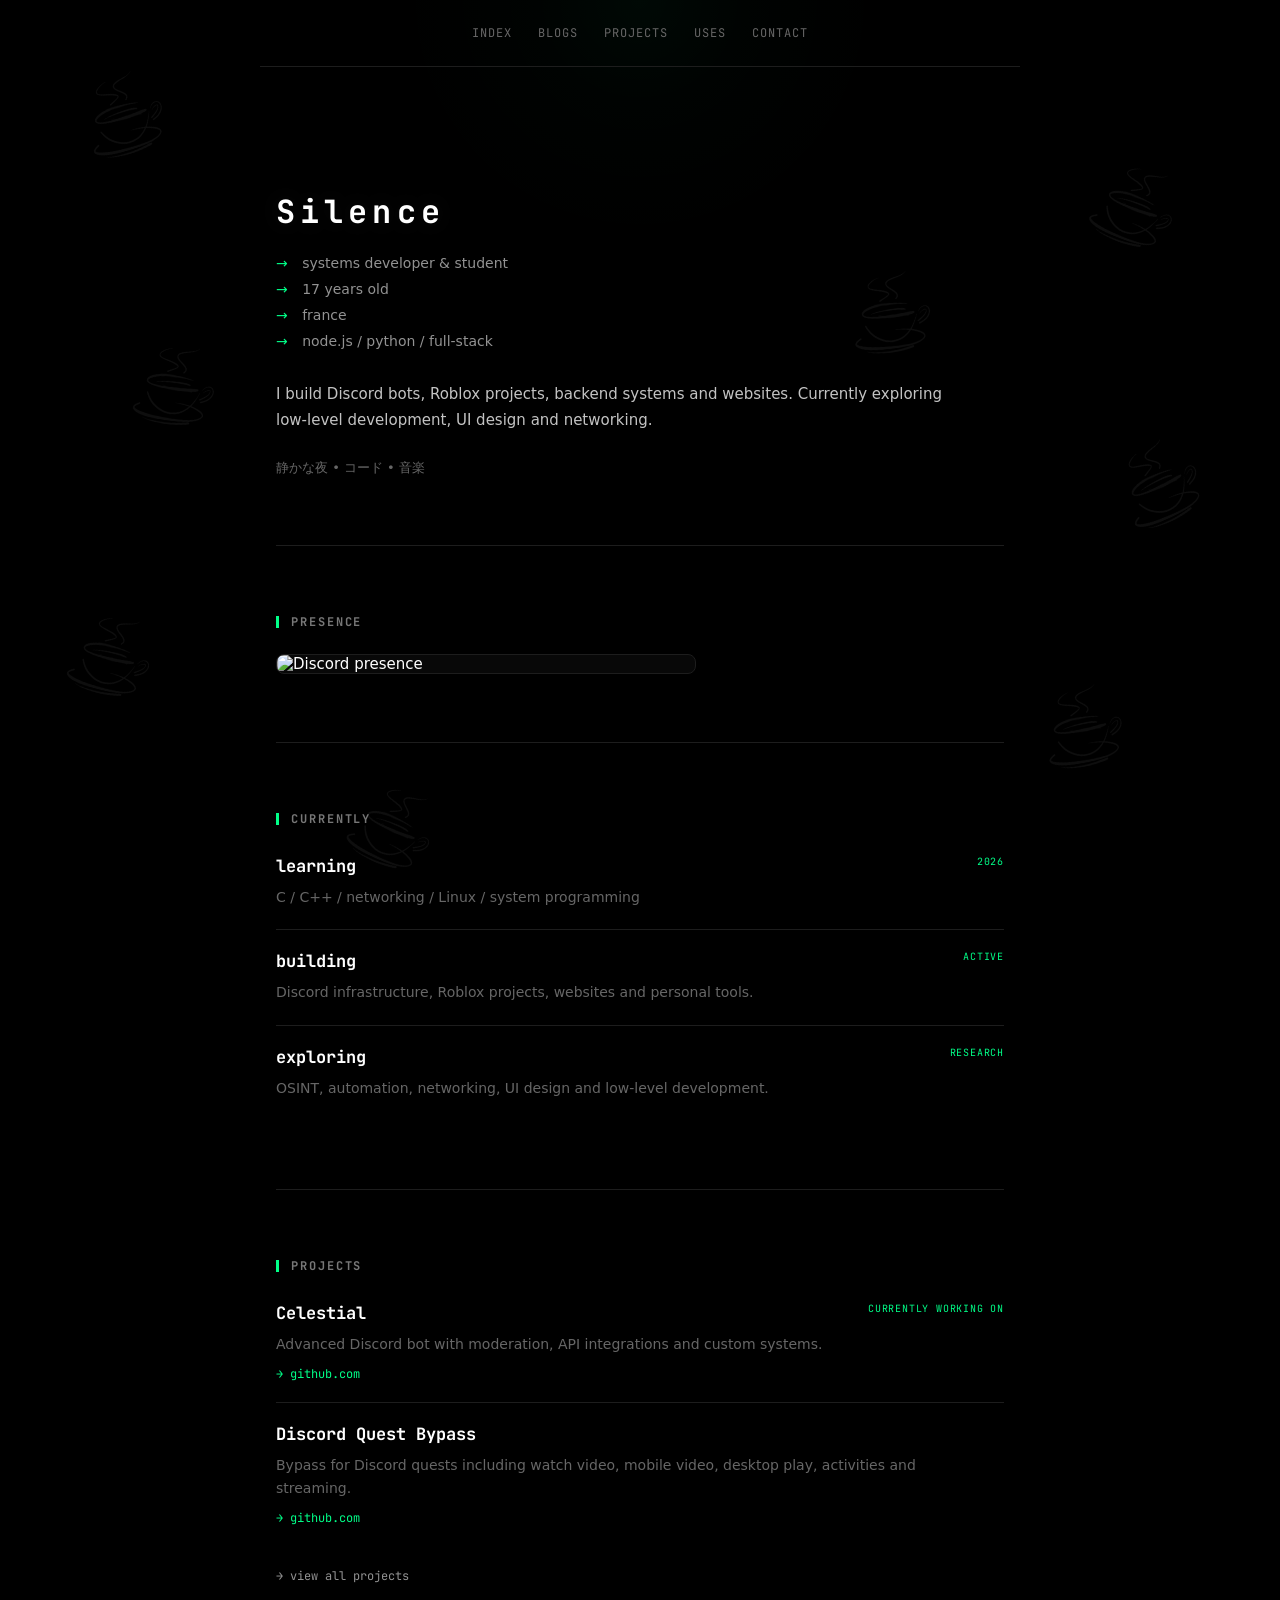
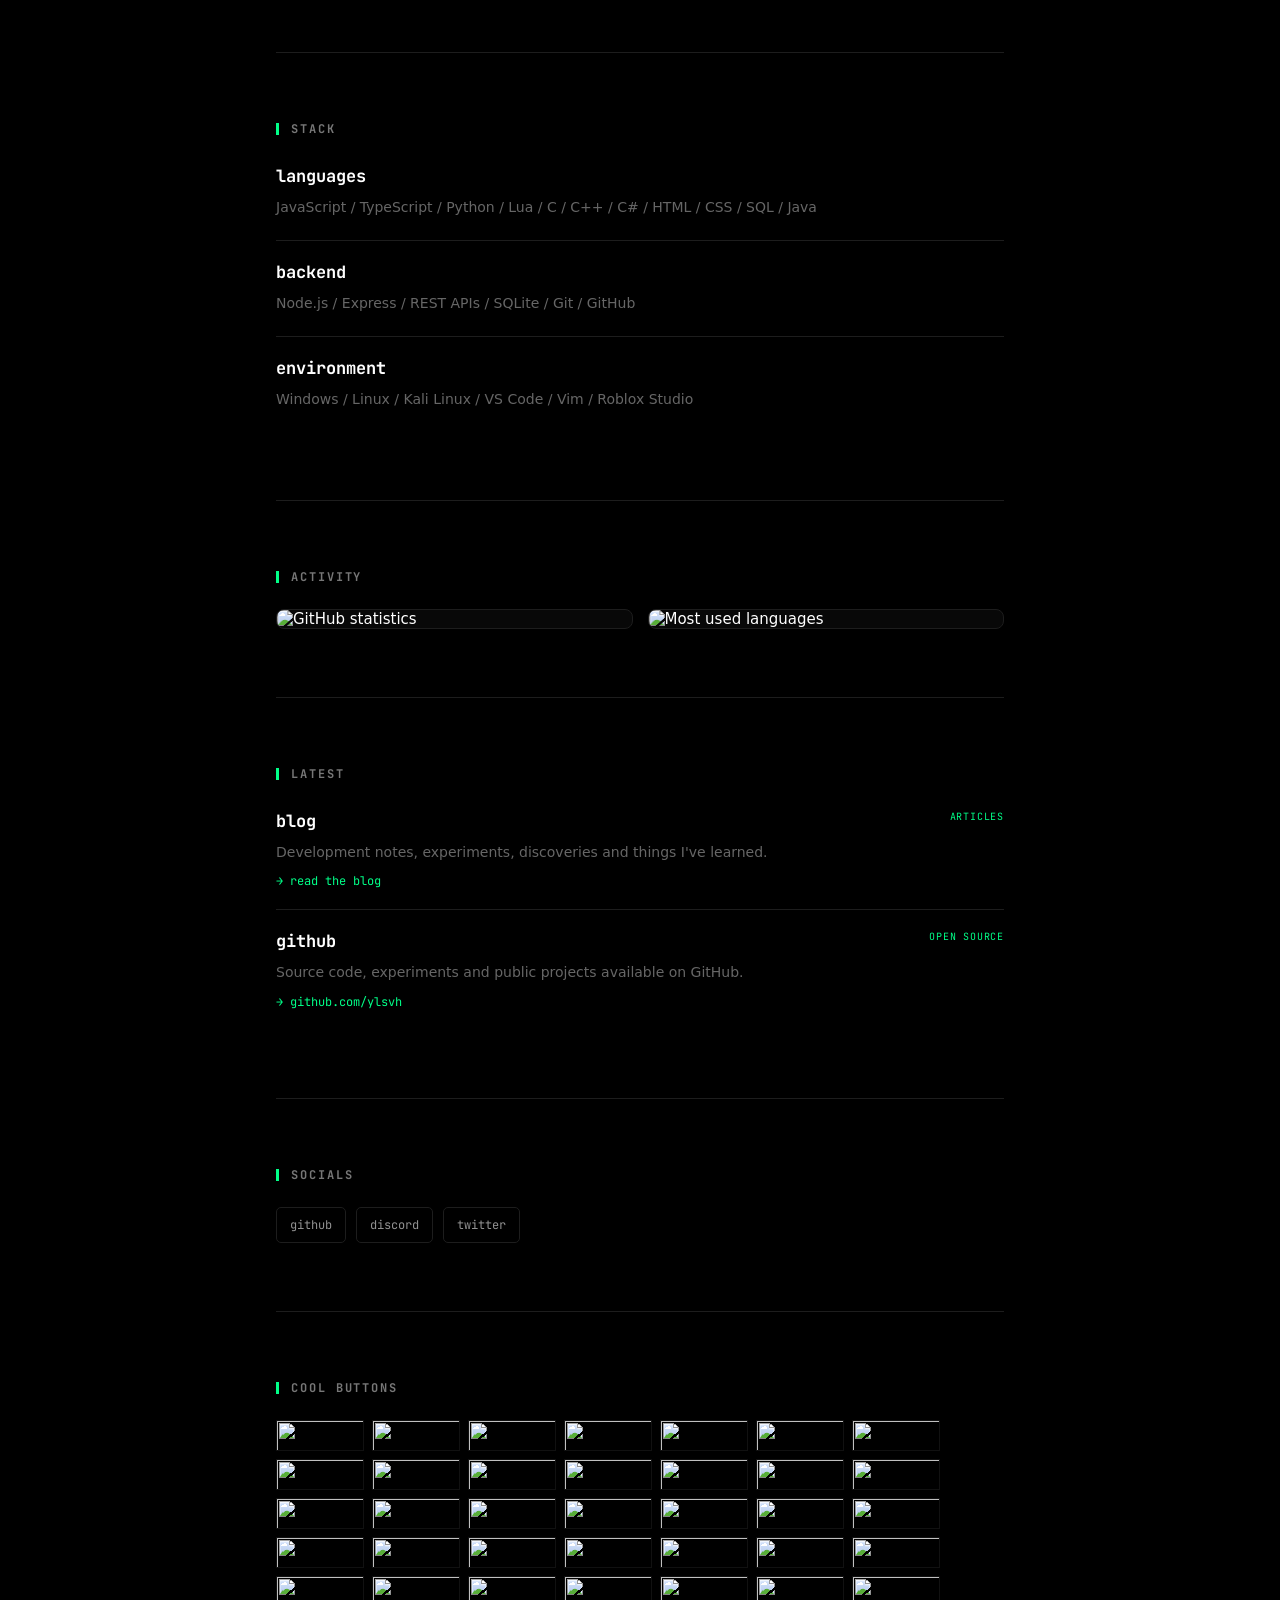
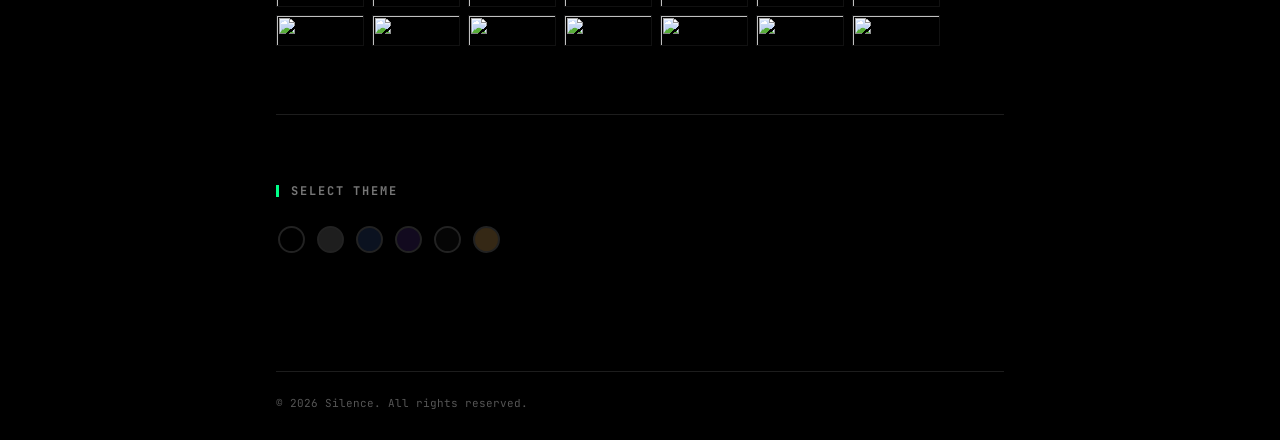
==== commit d627eb34: "Update index.html" ====
--- a/index.html
+++ b/index.html
@@ -39,7 +39,7 @@
   <nav>
 
     <a href="index.html">index</a>
-    <a href="pages/blog.html">blog</a>
+    <a href="pages/blog.html">blogs</a>
     <a href="pages/projects.html">projects</a>
     <a href="pages/uses.html">uses</a>
     <a href="pages/contact.html">contact</a>
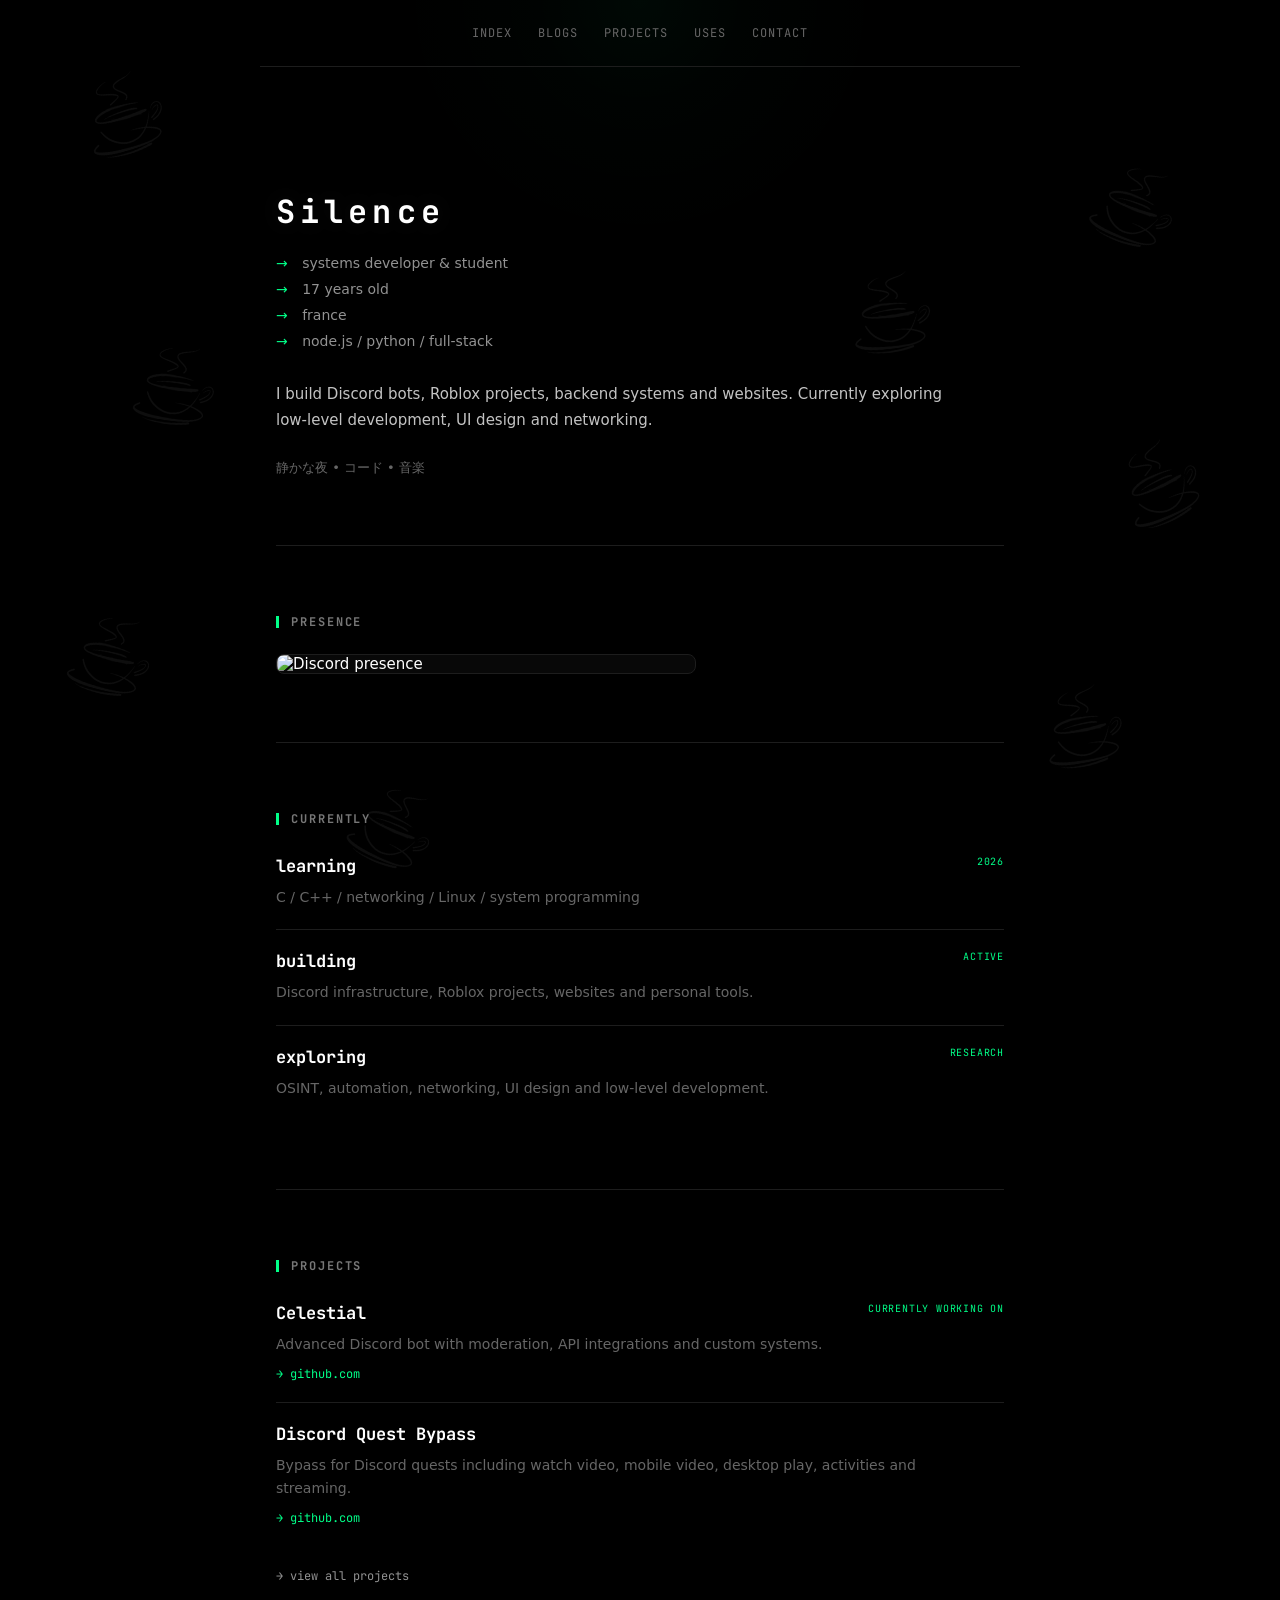
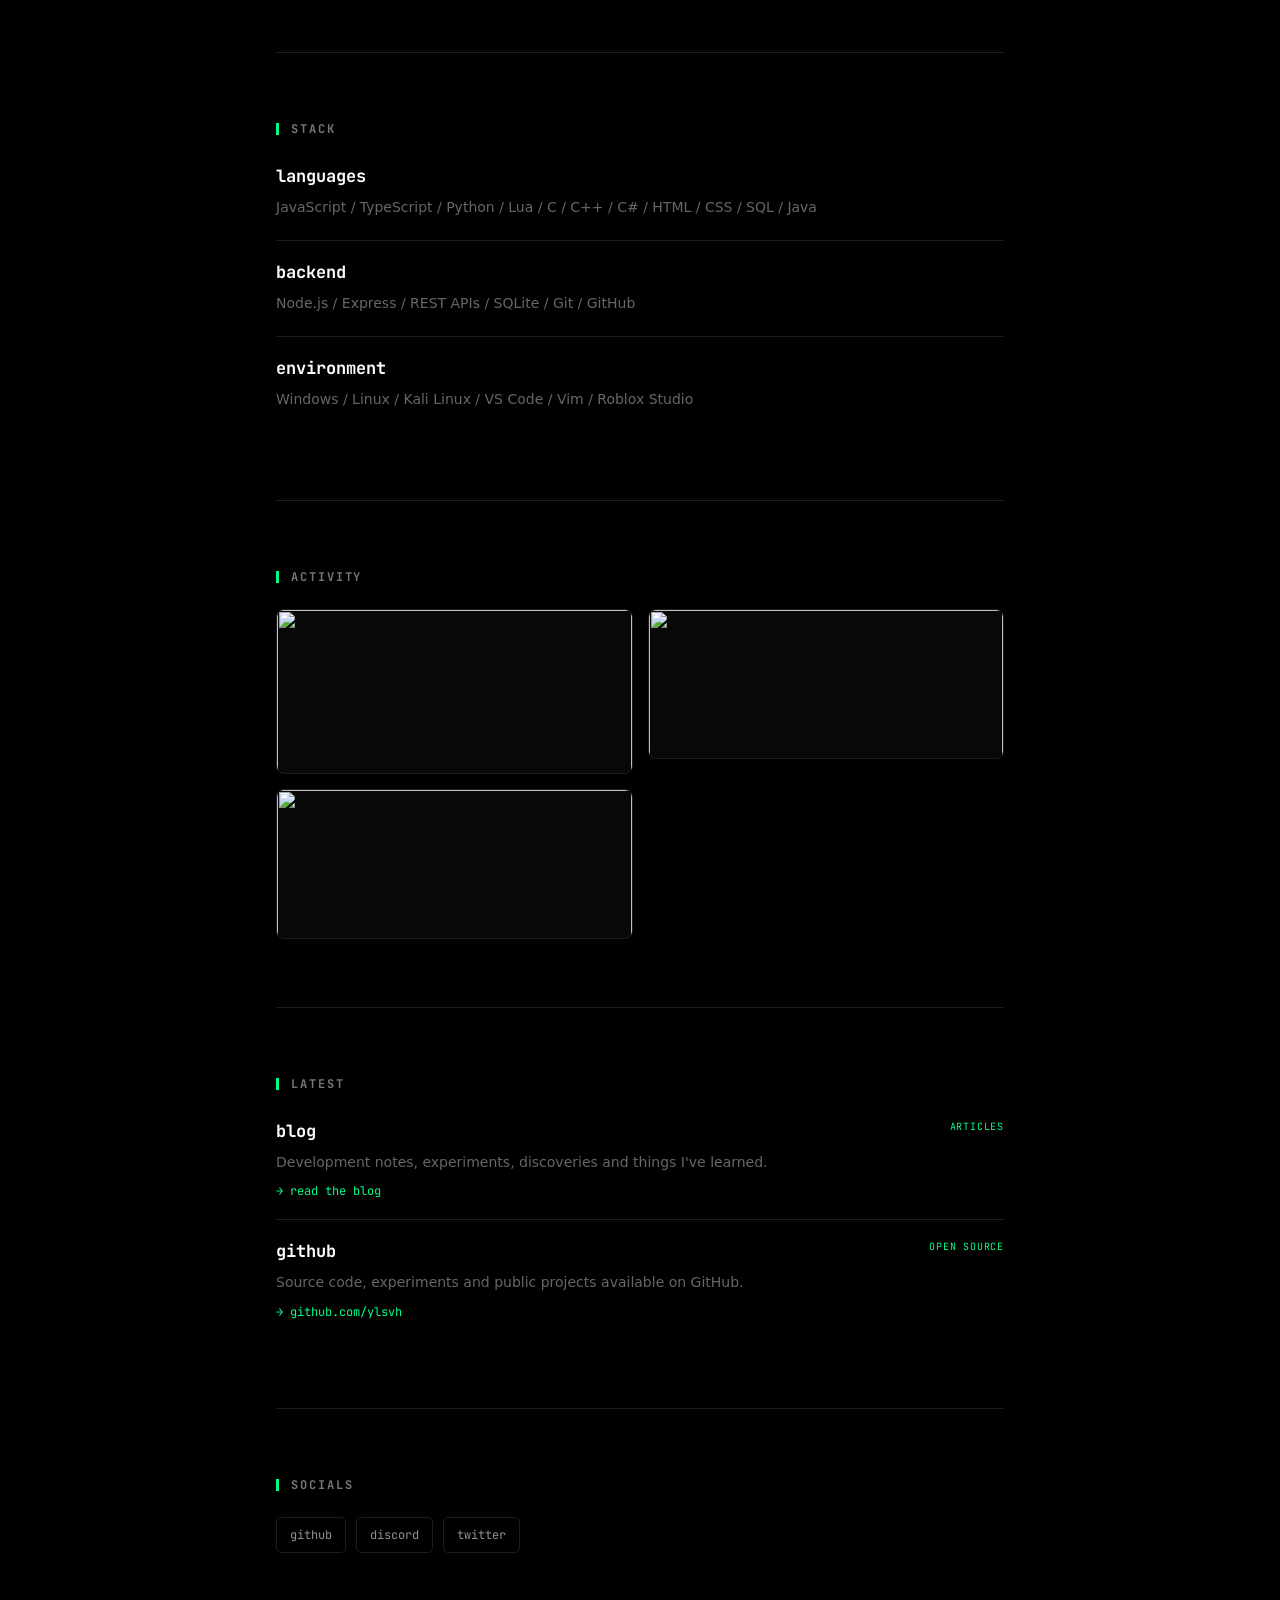
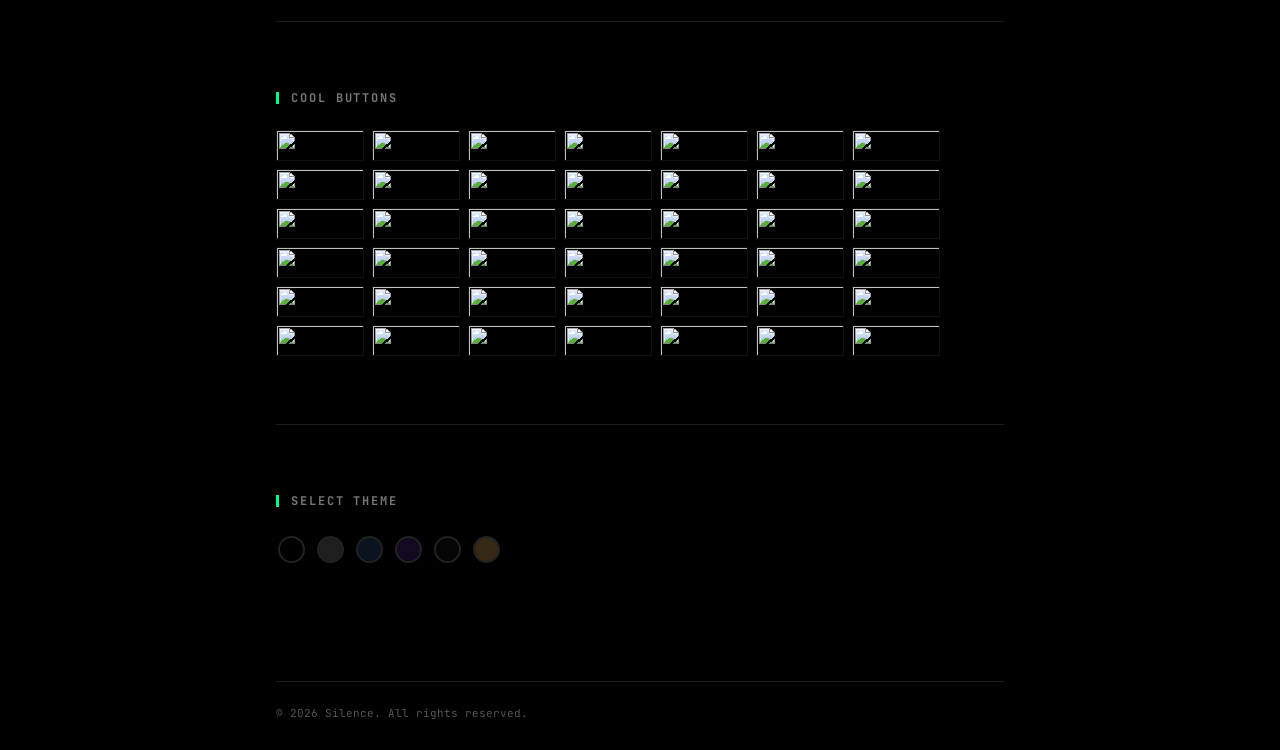
==== commit ad7604ce: "Update index.html" ====
--- a/index.html
+++ b/index.html
@@ -1,10 +1,8 @@
 <!DOCTYPE html>
 <html lang="en">
 <head>
-
   <meta charset="UTF-8" />
   <meta name="viewport" content="width=device-width, initial-scale=1.0"/>
-
   <title>Silence</title>
   <link rel="icon" type="image/png" href="assets/icon.png" />
 
@@ -12,17 +10,13 @@
   <link rel="preconnect" href="https://fonts.gstatic.com" crossorigin>
 
   <link href="https://fonts.googleapis.com/css2?family=JetBrains+Mono:wght@400;500;700&display=swap" rel="stylesheet">
-
   <link rel="stylesheet" href="style.css">
-
 </head>
 
 <script src="theme.js"></script>
 
 <body>
-
   <div class="background-icons">
-
     <img src="assets/icons/cafe.png" class="icon icon-1" alt="">
     <img src="assets/icons/cafe.png" class="icon icon-2" alt="">
     <img src="assets/icons/cafe.png" class="icon icon-3" alt="">
@@ -31,370 +25,184 @@
     <img src="assets/icons/cafe.png" class="icon icon-6" alt="">
     <img src="assets/icons/cafe.png" class="icon icon-7" alt="">
     <img src="assets/icons/cafe.png" class="icon icon-8" alt="">
-
-</div>
+  </div>
 
   <div class="glow"></div>
 
   <nav>
-
     <a href="index.html">index</a>
     <a href="pages/blog.html">blogs</a>
     <a href="pages/projects.html">projects</a>
     <a href="pages/uses.html">uses</a>
     <a href="pages/contact.html">contact</a>
-
   </nav>
 
   <main class="container">
-
-    <!-- HERO -->
-
     <section class="hero">
-
       <h1>Silence</h1>
-
       <div class="hero-list">
-
         <div><span>→</span> systems developer & student</div>
         <div><span>→</span> 17 years old</div>
         <div><span>→</span> france</div>
         <div><span>→</span> node.js / python / full-stack</div>
-
-      </div>
-
+      </div>
       <p class="desc">
         I build Discord bots, Roblox projects, backend systems and websites.
         Currently exploring low-level development, UI design and networking.
       </p>
-
       <p class="jp">
         静かな夜 • コード • 音楽
       </p>
-
-    </section>
-
-    <div class="separator"></div>
-
-    <!-- DISCORD -->
+    </section>
+
+    <div class="separator"></div>
 
     <section class="presence">
-
-      <div class="section-title">
-        presence
-      </div>
-
-      <img
-        src="https://lanyard.cnrad.dev/api/1484967573555646578?theme=dark&transparent=true&animated=true&hideDiscrim=false&borderRadius=12px&idleMessage=Coding%20something%20cool..."
-        alt="Discord presence"
-      />
-
-    </section>
-
-    <div class="separator"></div>
-
-    <!-- CURRENTLY -->
-
-    <section>
-
-      <div class="section-title">
-        currently
-      </div>
-
-      <div class="projects">
-
-        <div class="project">
-
+      <div class="section-title">presence</div>
+      <img src="https://lanyard.cnrad.dev/api/1484967573555646578?theme=dark&transparent=true&animated=true&hideDiscrim=false&borderRadius=12px&idleMessage=Coding%20something%20cool" alt="Discord presence">
+    </section>
+
+    <div class="separator"></div>
+
+    <section>
+      <div class="section-title">currently</div>
+      <div class="projects">
+        <div class="project">
           <div class="project-top">
             <h3>learning</h3>
             <div class="tag">2026</div>
           </div>
-
-          <p>
-            C / C++ / networking / Linux / system programming
-          </p>
-
-        </div>
-
-        <div class="project">
-
+          <p>C / C++ / networking / Linux / system programming</p>
+        </div>
+
+        <div class="project">
           <div class="project-top">
             <h3>building</h3>
             <div class="tag">active</div>
           </div>
-
-          <p>
-            Discord infrastructure, Roblox projects, websites and personal tools.
-          </p>
-
-        </div>
-
-        <div class="project">
-
+          <p>Discord infrastructure, Roblox projects, websites and personal tools.</p>
+        </div>
+
+        <div class="project">
           <div class="project-top">
             <h3>exploring</h3>
             <div class="tag">research</div>
           </div>
-
-          <p>
-            OSINT, automation, networking, UI design and low-level development.
-          </p>
-
-        </div>
-
-      </div>
-
-    </section>
-
-    <div class="separator"></div>
-
-    <!-- PROJECTS -->
-
-    <section>
-
-      <div class="section-title">
-        projects
-      </div>
-
-      <div class="projects">
-
-        <div class="project">
-
+          <p>OSINT, automation, networking, UI design and low-level development.</p>
+        </div>
+      </div>
+    </section>
+
+    <div class="separator"></div>
+
+    <section>
+      <div class="section-title">projects</div>
+      <div class="projects">
+        <div class="project">
           <div class="project-top">
             <h3>Celestial</h3>
             <div class="tag">currently working on</div>
           </div>
-
-          <p>
-            Advanced Discord bot with moderation, API integrations and custom systems.
-          </p>
-
-          <a
-            href="https://github.com/ylsvh/Celestial"
-            target="_blank"
-            rel="noopener noreferrer"
-          >
-            → github.com
-          </a>
-
-        </div>
-
-        <div class="project">
-
+          <p>Advanced Discord bot with moderation, API integrations and custom systems.</p>
+          <a href="https://github.com/ylsvh/Celestial" target="_blank" rel="noopener noreferrer">→ github.com</a>
+        </div>
+
+        <div class="project">
           <div class="project-top">
             <h3>Discord Quest Bypass</h3>
           </div>
-
           <p>
             Bypass for Discord quests including watch video, mobile video,
             desktop play, activities and streaming.
           </p>
-
-          <a
-            href="https://github.com/ylsvh/Discord-Quest-Bypass"
-            target="_blank"
-            rel="noopener noreferrer"
-          >
-            → github.com
-          </a>
-
-        </div>
-
-      </div>
-
+          <a href="https://github.com/ylsvh/Discord-Quest-Bypass" target="_blank" rel="noopener noreferrer">→ github.com</a>
+        </div>
+      </div>
       <p class="section-link">
-        <a href="pages/projects.html">
-          → view all projects
-        </a>
+        <a href="pages/projects.html">→ view all projects</a>
       </p>
-
-    </section>
-
-    <div class="separator"></div>
-
-    <!-- STACK -->
-
-    <section>
-
-      <div class="section-title">
-        stack
-      </div>
-
-      <div class="projects">
-
-        <div class="project">
-
+    </section>
+
+    <div class="separator"></div>
+
+    <section>
+      <div class="section-title">stack</div>
+      <div class="projects">
+        <div class="project">
           <div class="project-top">
             <h3>languages</h3>
           </div>
-
-          <p>
-            JavaScript / TypeScript / Python / Lua / C / C++ / C# /
-            HTML / CSS / SQL / Java
-          </p>
-
-        </div>
-
-        <div class="project">
-
+          <p>JavaScript / TypeScript / Python / Lua / C / C++ / C# / HTML / CSS / SQL / Java</p>
+        </div>
+
+        <div class="project">
           <div class="project-top">
             <h3>backend</h3>
           </div>
-
-          <p>
-            Node.js / Express / REST APIs / SQLite / Git / GitHub
-          </p>
-
-        </div>
-
-        <div class="project">
-
+          <p>Node.js / Express / REST APIs / SQLite / Git / GitHub</p>
+        </div>
+
+        <div class="project">
           <div class="project-top">
             <h3>environment</h3>
           </div>
-
-          <p>
-            Windows / Linux / Kali Linux / VS Code / Vim / Roblox Studio
-          </p>
-
-        </div>
-
-      </div>
-
-    </section>
-
-    <div class="separator"></div>
-
-    <!-- STATS -->
-
-    <section>
-
-      <div class="section-title">
-        activity
-      </div>
-
+          <p>Windows / Linux / Kali Linux / VS Code / Vim / Roblox Studio</p>
+        </div>
+      </div>
+    </section>
+
+    <div class="separator"></div>
+
+    <section>
+      <div class="section-title">activity</div>
       <div class="stats-grid">
-
-        <img
-          src="https://github-readme-stats.vercel.app/api?username=ylsvh&show_icons=true&theme=transparent&hide_border=true&hide_title=true"
-          alt="GitHub statistics"
-        >
-
-        <img
-          src="https://github-readme-stats.vercel.app/api/top-langs/?username=ylsvh&layout=compact&theme=transparent&hide_border=true"
-          alt="Most used languages"
-        >
-
-      </div>
-
-    </section>
-
-    <div class="separator"></div>
-
-    <!-- LATEST -->
-
-    <section>
-
-      <div class="section-title">
-        latest
-      </div>
-
-      <div class="projects">
-
-        <div class="project">
-
+          <img src="https://github-readme-streak-stats.herokuapp.com/?user=ylsvh&theme=dark&hide_border=true" height="165"/>
+          <img src="https://github-profile-summary-cards.vercel.app/api/cards/stats?username=ylsvh&theme=dark" height="150"/>
+          <img src="https://github-profile-summary-cards.vercel.app/api/cards/productive-time?username=ylsvh&theme=dark&utcOffset=2" height="150"/>
+      </div>
+    </section>
+
+    <div class="separator"></div>
+
+    <section>
+      <div class="section-title">latest</div>
+      <div class="projects">
+        <div class="project">
           <div class="project-top">
             <h3>blog</h3>
             <div class="tag">articles</div>
           </div>
-
-          <p>
-            Development notes, experiments, discoveries and things I've learned.
-          </p>
-
-          <a href="pages/blog.html">
-            → read the blog
-          </a>
-
-        </div>
-
-        <div class="project">
-
+          <p>Development notes, experiments, discoveries and things I've learned.</p>
+          <a href="pages/blog.html">→ read the blog</a>
+        </div>
+
+        <div class="project">
           <div class="project-top">
             <h3>github</h3>
             <div class="tag">open source</div>
           </div>
-
-          <p>
-            Source code, experiments and public projects available on GitHub.
-          </p>
-
-          <a
-            href="https://github.com/ylsvh"
-            target="_blank"
-            rel="noopener noreferrer"
-          >
-            → github.com/ylsvh
-          </a>
-
-        </div>
-
-      </div>
-
-    </section>
-
-    <div class="separator"></div>
-
-    <!-- SOCIALS -->
-
-    <section>
-
-      <div class="section-title">
-        socials
-      </div>
-
+          <p>Source code, experiments and public projects available on GitHub.</p>
+          <a href="https://github.com/ylsvh" target="_blank" rel="noopener noreferrer">→ github.com/ylsvh</a>
+        </div>
+      </div>
+    </section>
+
+    <div class="separator"></div>
+
+    <section>
+      <div class="section-title">socials</div>
       <div class="socials">
-
-        <a
-          href="https://github.com/ylsvh"
-          target="_blank"
-          rel="noopener noreferrer"
-        >
-          github
-        </a>
-
-        <a
-          href="https://discord.com/users/1484967573555646578"
-          target="_blank"
-          rel="noopener noreferrer"
-        >
-          discord
-        </a>
-
-        <a
-          href="https://twitter.com/y1svh"
-          target="_blank"
-          rel="noopener noreferrer"
-        >
-          twitter
-        </a>
-
-      </div>
-
-    </section>
-
-    <div class="separator"></div>
-
-    <!-- COOL BUTTONS -->
-
-    <section>
-
-      <div class="section-title">
-        cool buttons
-      </div>
-
+        <a href="https://github.com/ylsvh" target="_blank" rel="noopener noreferrer">github</a>
+        <a href="https://discord.com/users/1484967573555646578" target="_blank" rel="noopener noreferrer">discord</a>
+        <a href="https://twitter.com/y1svh" target="_blank" rel="noopener noreferrer">twitter</a>
+      </div>
+    </section>
+
+    <div class="separator"></div>
+
+    <section>
+      <div class="section-title">cool buttons</div>
       <div class="buttons-grid">
-
         <img src="https://cyber.dabamos.de/88x31/linuxnow.gif" alt="">
         <img src="https://cyber.dabamos.de/88x31/github.gif" alt="">
         <img src="https://cyber.dabamos.de/88x31/firefox2.gif" alt="">
@@ -437,82 +245,30 @@
         <img src="https://88x31.nl/gifs/anime50.gif" alt="">
         <img src="https://88x31.nl/gifs/annu.gif" alt="">
         <img src="https://88x31.nl/gifs/appsirgames.gif" alt="">
-
-      </div>
-
-    </section>
-
-    <div class="separator"></div>
-
-    <!-- THEME COLOR -->
-
-    <section>
-
+      </div>
+    </section>
+
+    <div class="separator"></div>
+
+    <section>
       <div class="selection-info">
-
-        <p class="section-title">
-          select theme
-        </p>
-
+        <p class="section-title">select theme</p>
         <div class="color-scroll">
-
           <div class="color-options">
-
-            <button
-              class="color-option"
-              data-theme="dark"
-              style="background:#000"
-              aria-label="Dark theme"
-            ></button>
-
-            <button
-              class="color-option"
-              data-theme="gray"
-              style="background:#1e1e1e"
-              aria-label="Gray theme"
-            ></button>
-
-            <button
-              class="color-option"
-              data-theme="blue"
-              style="background:#0b1220"
-              aria-label="Blue theme"
-            ></button>
-
-            <button
-              class="color-option"
-              data-theme="purple"
-              style="background:#120a1f"
-              aria-label="Purple theme"
-            ></button>
-
-            <button
-              class="color-option"
-              data-theme="cyber"
-              style="background:#050505"
-              aria-label="Cyber theme"
-            ></button>
-
-            <button
-              class="color-option"
-              data-theme="caffee"
-              style="background:#352815"
-              aria-label="Coffee theme"
-            ></button>
-
-          </div>
-
-        </div>
-
-      </div>
-
+            <button class="color-option" data-theme="dark" style="background:#000" aria-label="Dark theme"></button>
+            <button class="color-option" data-theme="gray" style="background:#1e1e1e" aria-label="Gray theme"></button>
+            <button class="color-option" data-theme="blue" style="background:#0b1220" aria-label="Blue theme"></button>
+            <button class="color-option" data-theme="purple" style="background:#120a1f" aria-label="Purple theme"></button>
+            <button class="color-option" data-theme="cyber" style="background:#050505" aria-label="Cyber theme"></button>
+            <button class="color-option" data-theme="caffee" style="background:#352815" aria-label="Coffee theme"></button>
+          </div>
+        </div>
+      </div>
     </section>
 
     <footer>
       © 2026 Silence. All rights reserved.
     </footer>
-
   </main>
-
 </body>
 </html>
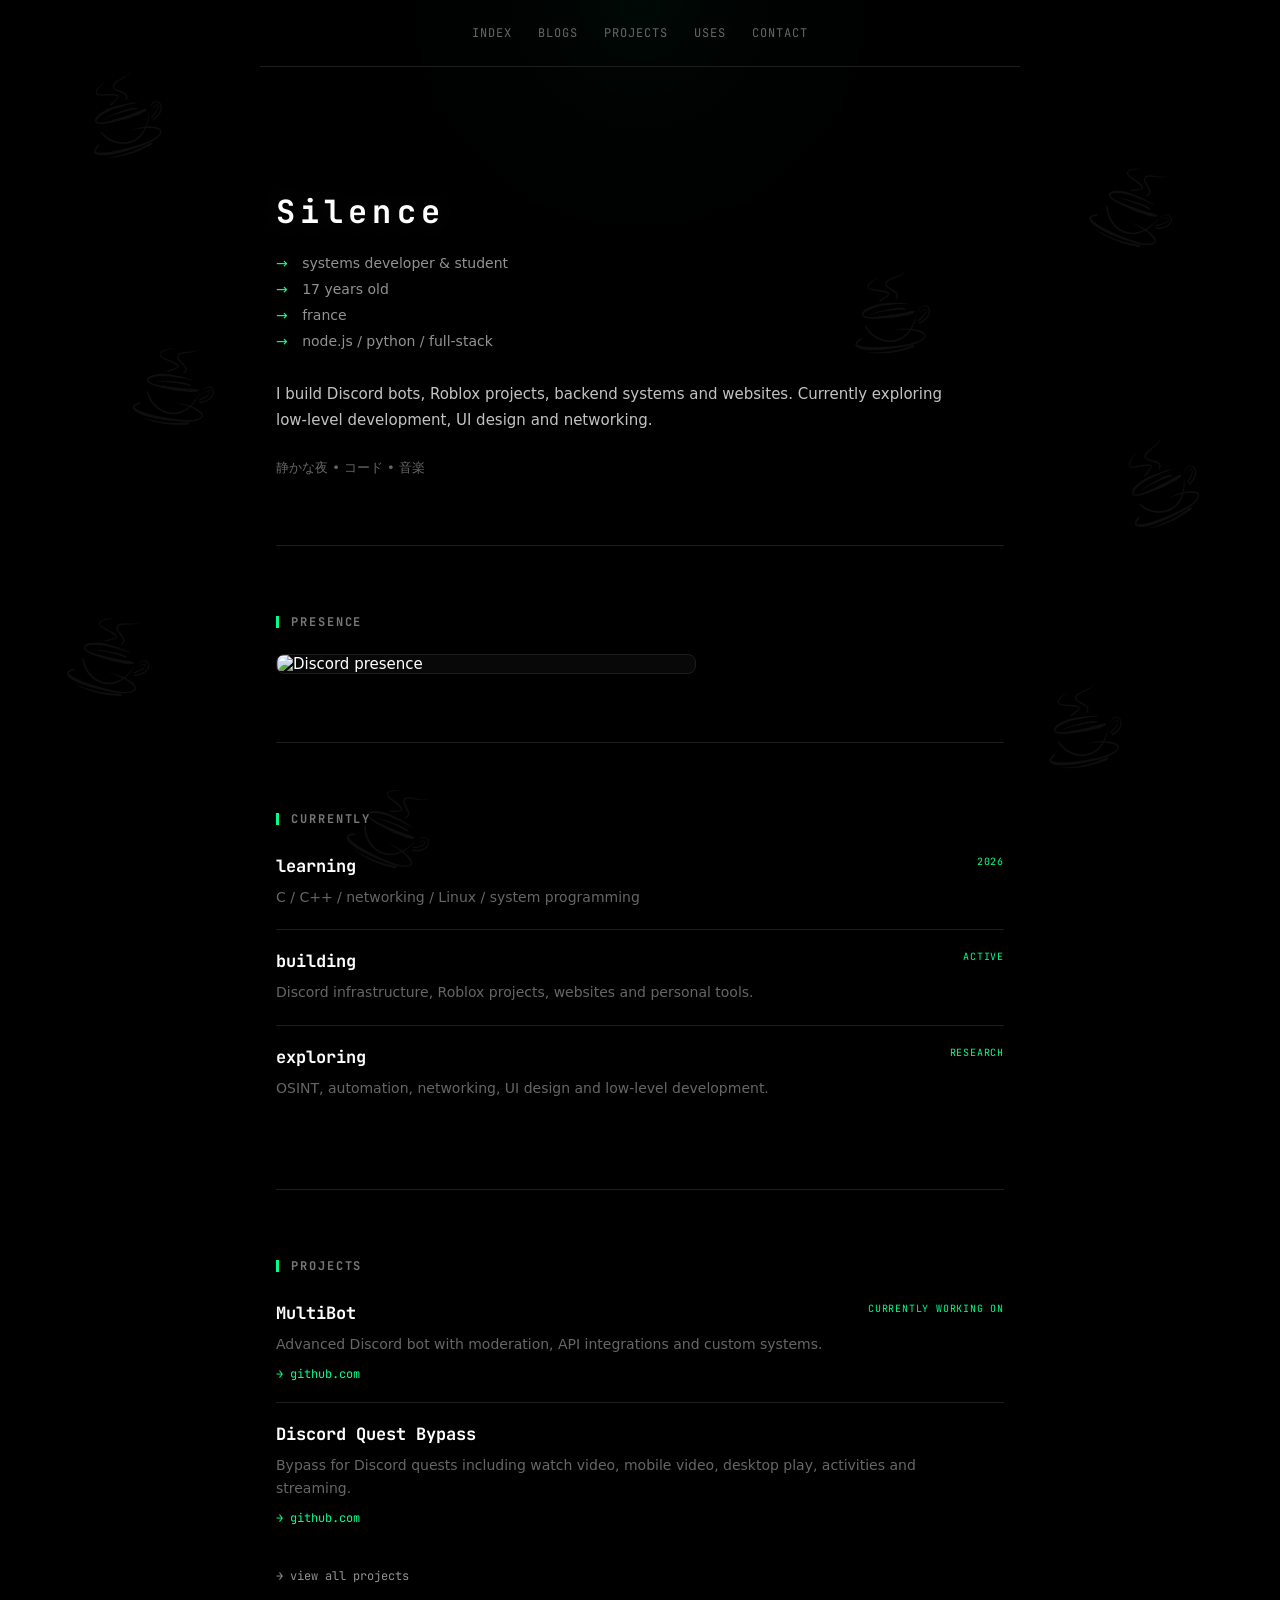
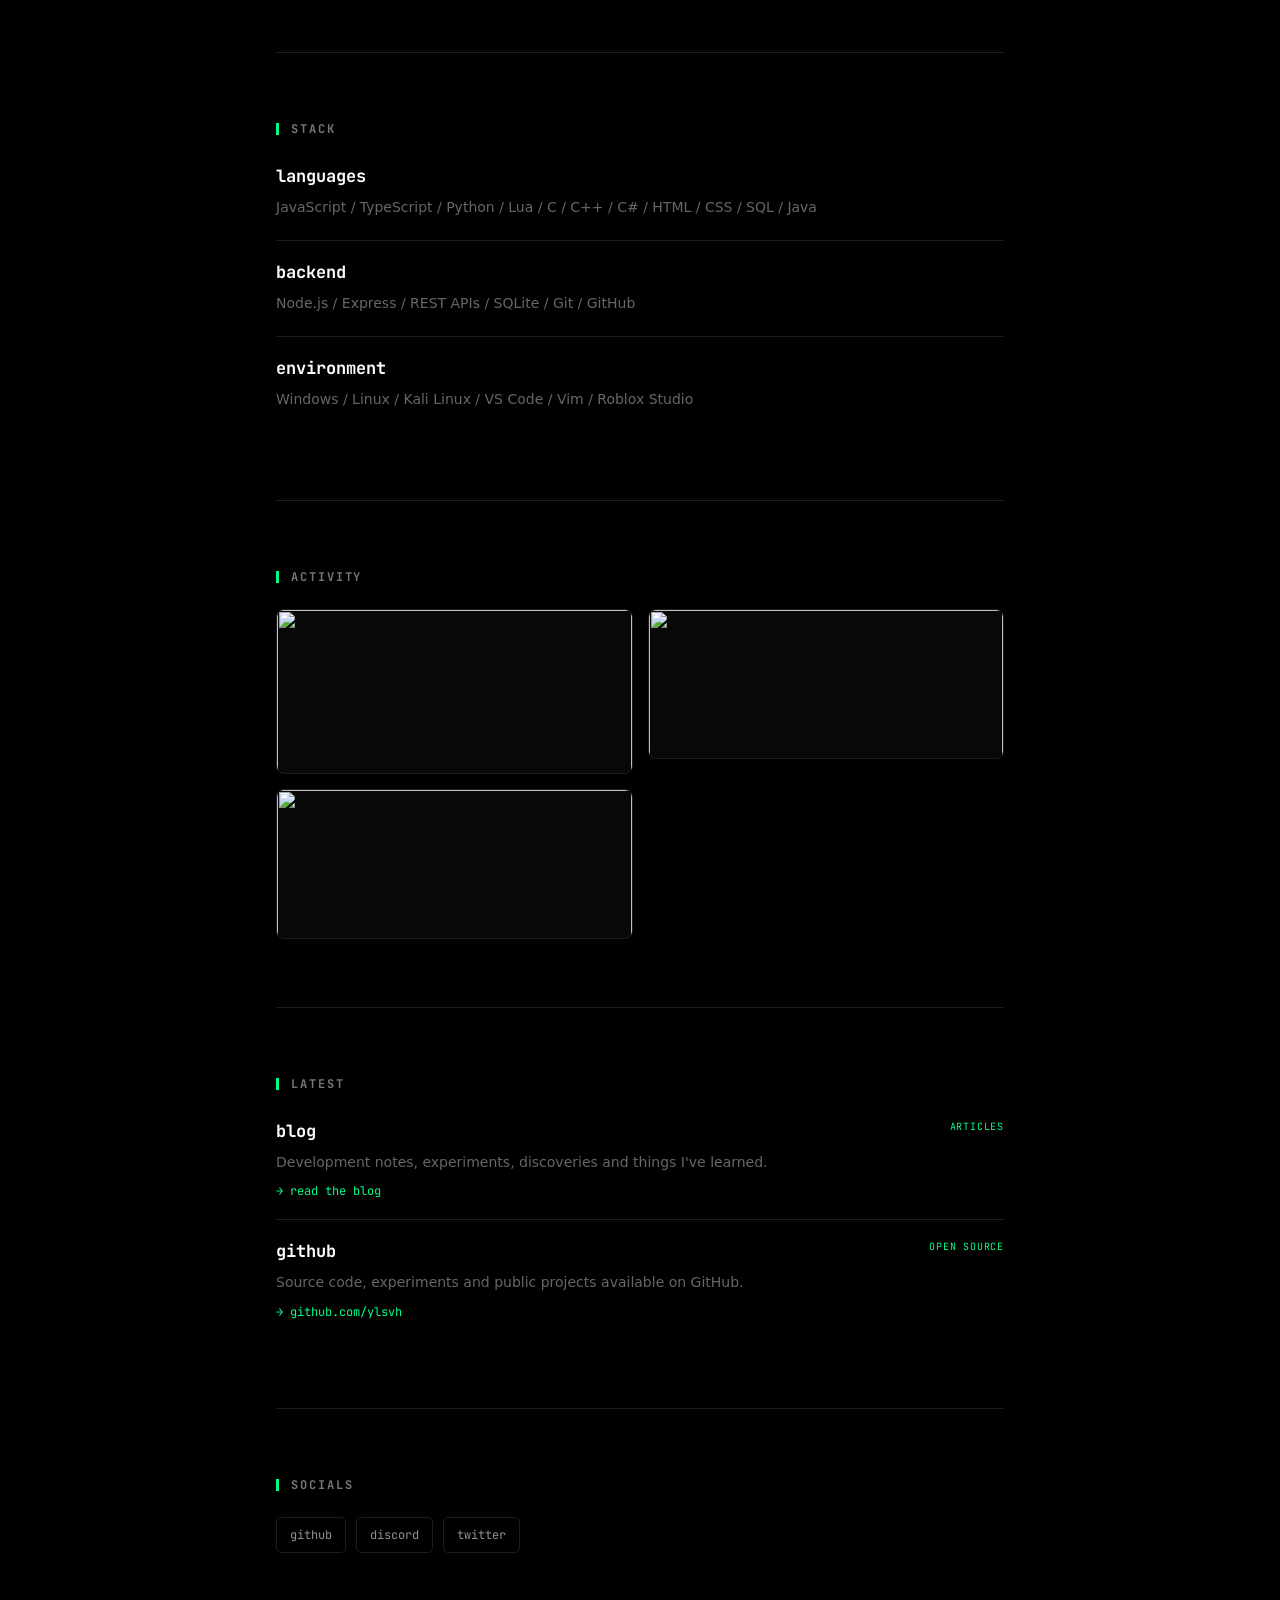
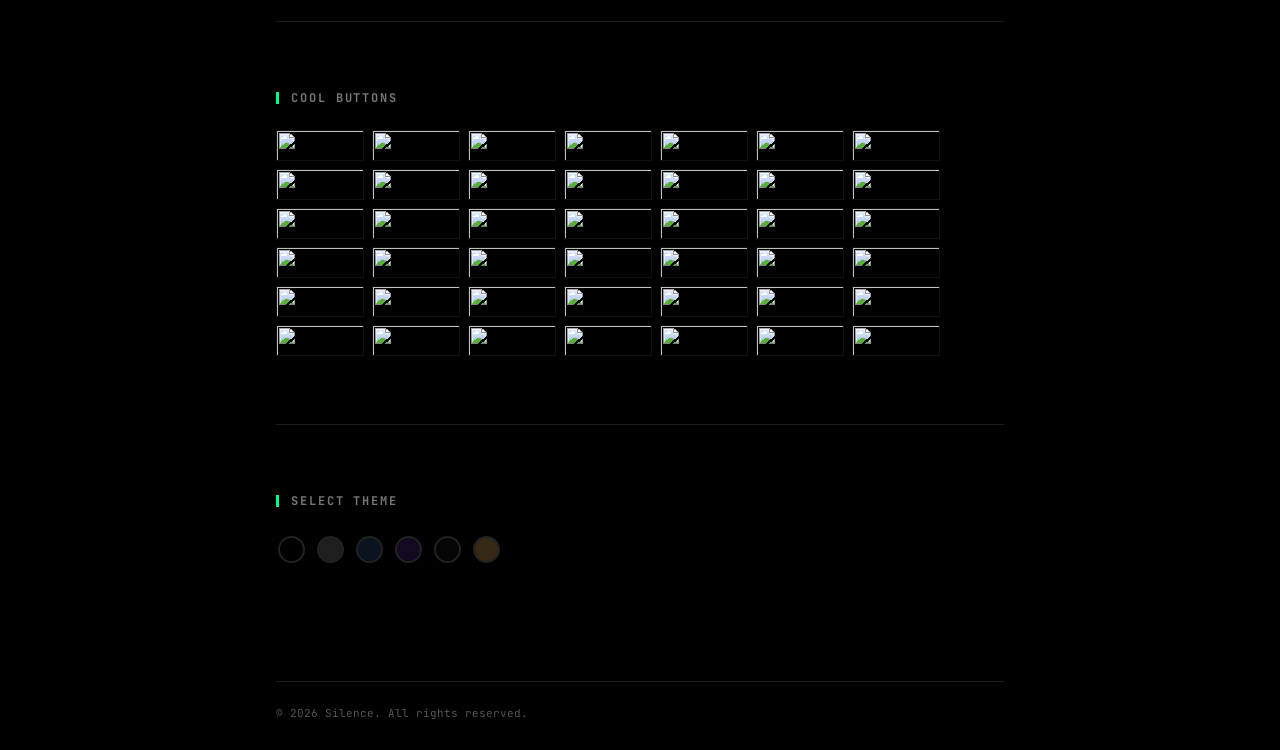
==== commit e7f0762e: "Update index.html" ====
--- a/index.html
+++ b/index.html
@@ -100,11 +100,11 @@
       <div class="projects">
         <div class="project">
           <div class="project-top">
-            <h3>Celestial</h3>
+            <h3>MultiBot</h3>
             <div class="tag">currently working on</div>
           </div>
           <p>Advanced Discord bot with moderation, API integrations and custom systems.</p>
-          <a href="https://github.com/ylsvh/Celestial" target="_blank" rel="noopener noreferrer">→ github.com</a>
+          <a href="https://github.com/ylsvh/MultiBot" target="_blank" rel="noopener noreferrer">→ github.com</a>
         </div>
 
         <div class="project">
